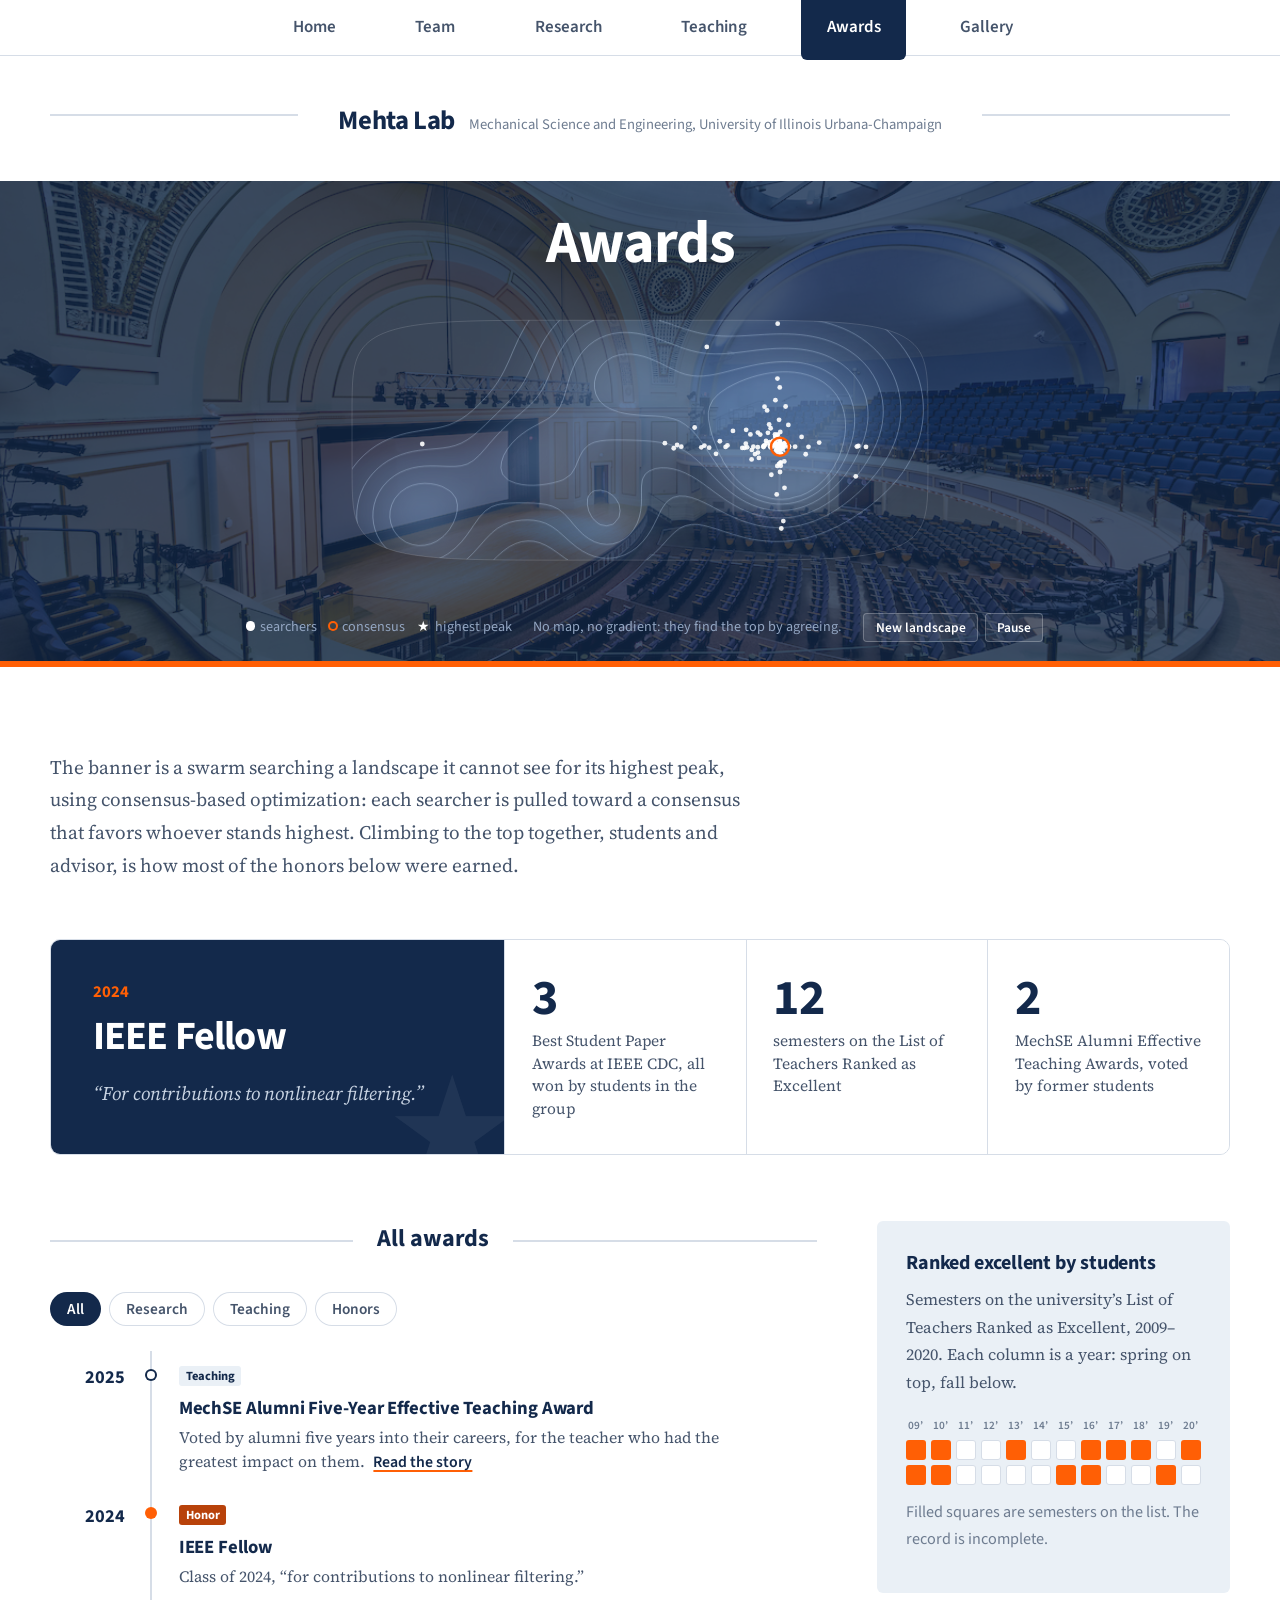
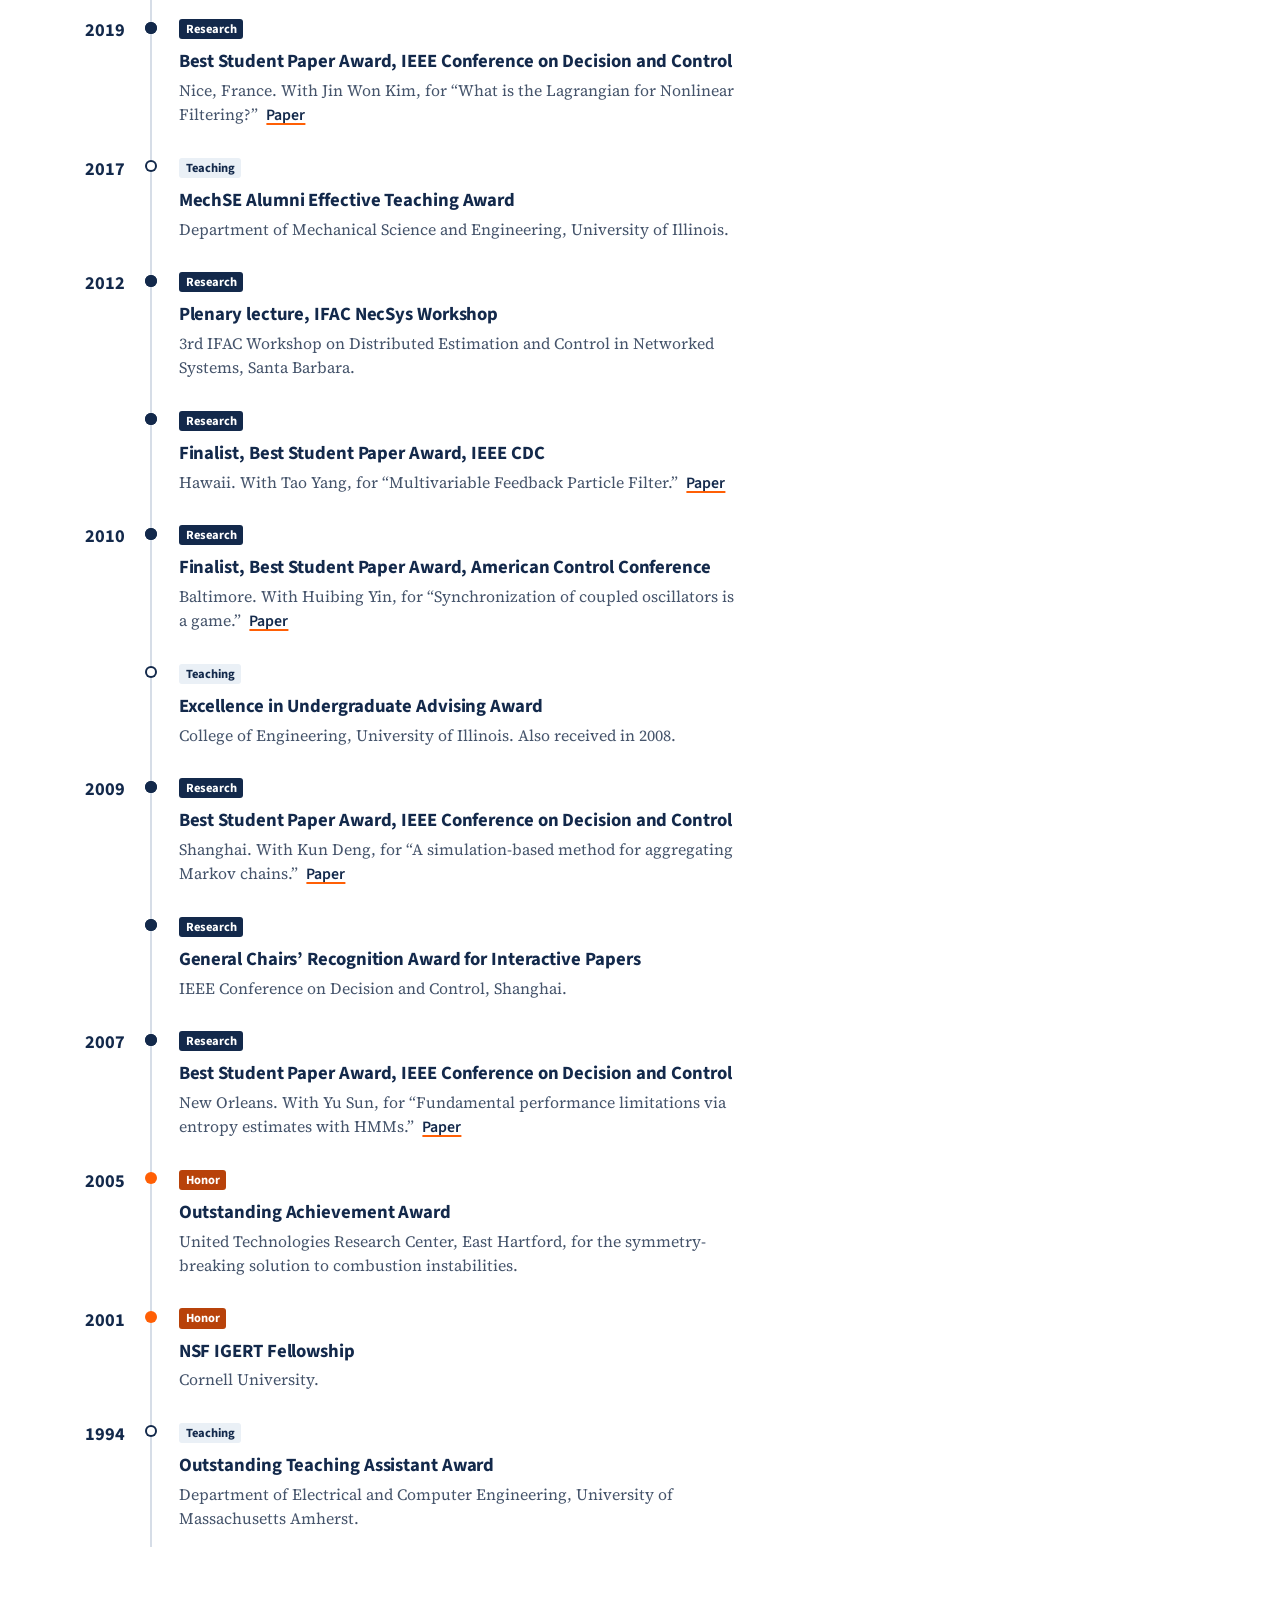
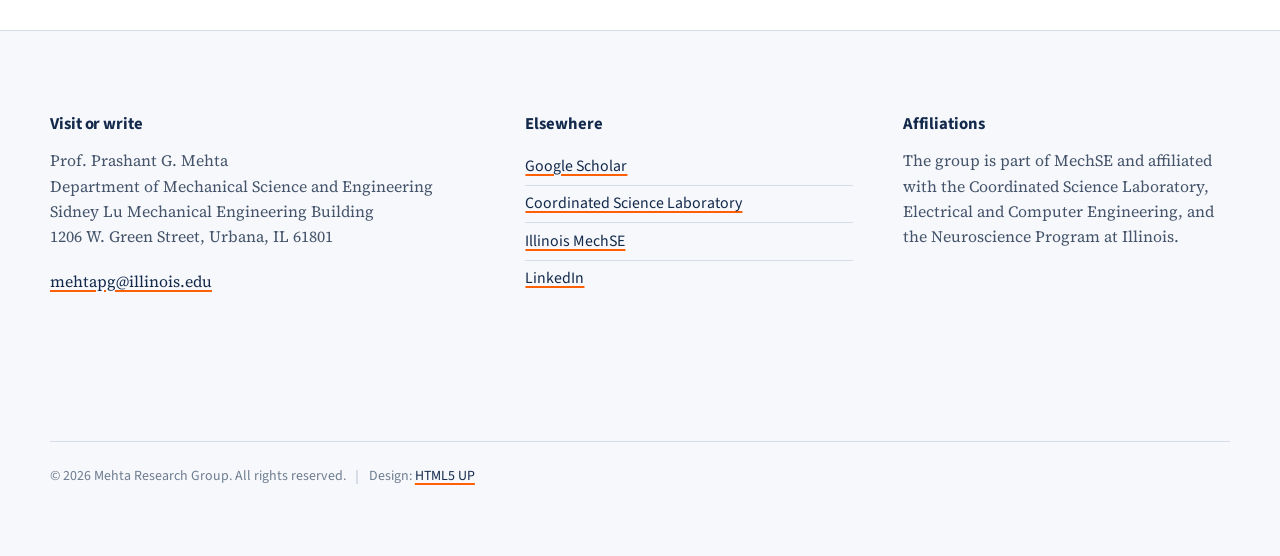
==== awards.html @ fbe7005c "First version of the MEHTA Lab website" ====
<!DOCTYPE HTML>
<!--
	Mehta Research Group, University of Illinois Urbana-Champaign
	Built on TXT by HTML5 UP (html5up.net | @ajlkn), CCA 3.0 license (html5up.net/license)
-->
<html lang="en">
	<head>
		<title>Awards | MEHTA Lab</title>
		<meta charset="utf-8" />
		<meta name="viewport" content="width=device-width, initial-scale=1" />
		<meta name="description" content="Awards and honors of Prof. Prashant G. Mehta and the Mehta Lab: IEEE Fellow, best paper awards and teaching awards." />
		<meta property="og:title" content="Awards | Mehta Lab" />
		<meta property="og:description" content="Awards and honors of Prof. Prashant G. Mehta and the Mehta Lab: IEEE Fellow, best paper awards and teaching awards." />
		<link rel="stylesheet" href="assets/css/main.css" />
		<link rel="stylesheet" href="assets/css/mehta.css" />
		<link rel="icon" href="images/favicon.svg" type="image/svg+xml" />
		<link rel="icon" href="images/favicon-32.png" type="image/png" sizes="32x32" />
		<link rel="apple-touch-icon" href="images/apple-touch-icon.png" />
	</head>
	<body class="no-sidebar awards is-preload">
		<div id="page-wrapper">

			<!-- Header -->
				<header id="header">
					<div class="logo container">
						<div>
							<h1><a href="index.html" id="logo">Mehta Lab</a></h1>
							<p>Mechanical Science and Engineering, University of Illinois Urbana-Champaign</p>
						</div>
					</div>
				</header>

			<!-- Nav (dropdowns are handled by jquery.dropotron; on phones main.js turns this into a slide-out panel) -->
				<nav id="nav">
					<ul>
					<li><a href="index.html">Home</a></li>
					<li><a href="team.html">Team</a></li>
					<li>
						<a href="research.html">Research</a>
						<ul>
							<li><a href="research.html#rl-hmm">Reinforcement Learning &amp; HMMs</a></li>
							<li><a href="research.html#filtering">Particle &amp; Nonlinear Filtering</a></li>
							<li><a href="research.html#kalman">Kalman Filtering &amp; Stochastic Control</a></li>
							<li><a href="research.html#soft-robotics">Past Projects</a></li>
						</ul>
					</li>
					<li>
						<a href="teaching.html">Teaching</a>
						<ul>
							<li><a href="teaching.html#me360">ME 360 Signal Processing</a></li>
							<li><a href="teaching.html#tam541">TAM 541 Mathematical Methods I</a></li>
							<li><a href="teaching.html#tam542">TAM 542 Mathematical Methods II</a></li>
							<li><a href="teaching.html#ece515">ECE 515 Control System Theory &amp; Design</a></li>
							<li><a href="teaching.html#ece528">ECE 528 Analysis of Nonlinear Systems</a></li>
						</ul>
					</li>
					<li class="current"><a href="awards.html">Awards</a></li>
					<li><a href="gallery.html">Gallery</a></li>
					</ul>
				</nav>

			<!-- Hero: a particle swarm searching for the highest peak (assets/js/peak-hero.js) -->
				<section id="banner" class="fpf-hero is-short is-awards" style="background-image: url('images/Awards_Banner.jpg');">
					<canvas id="peak-canvas" aria-label="Animation: a swarm of dots searches a hilly landscape and gathers on its highest peak, marked with a star. Click to scatter the swarm." role="img"></canvas>
					<h2 class="hero-phrase">Awards</h2>
					<div class="hero-caption">
						<p><span class="key particle" style="background:#fff"></span>searchers <span class="key truth"></span>consensus <span class="key-star" aria-hidden="true">&#9733;</span> highest peak</p>
						<p>No map, no gradient: they find the top by agreeing.</p>
						<div class="hero-controls">
							<button type="button" id="peak-new">New landscape</button>
							<button type="button" id="peak-pause" aria-pressed="false">Pause</button>
						</div>
					</div>
				</section>

			<!-- Main -->
				<section id="main">
					<div class="container">

						<header class="page-intro">
							<p>
								The banner is a swarm searching a landscape it cannot see for its highest peak, using consensus-based optimization:
								each searcher is pulled toward a consensus that favors whoever stands highest. Climbing to the top together,
								students and advisor, is how most of the honors below were earned.
							</p>
						</header>

						<!-- Highlights -->
						<section class="award-hero">
							<div class="fellow">
								<p class="fellow-kicker">2024</p>
								<h3>IEEE Fellow</h3>
								<p class="fellow-cite">&ldquo;For contributions to nonlinear filtering.&rdquo;</p>
							</div>
							<ul class="award-stats">
								<li><strong>3</strong><span>Best Student Paper Awards at IEEE CDC, all won by students in the group</span></li>
								<li><strong>12</strong><span>semesters on the List of Teachers Ranked as Excellent</span></li>
								<li><strong>2</strong><span>MechSE Alumni Effective Teaching Awards, voted by former students</span></li>
							</ul>
						</section>

						<div class="row gtr-150">

							<!-- Full list, filterable -->
							<div class="col-8 col-12-medium">
								<h2 class="major"><span>All awards</span></h2>
								<div class="award-filters" role="group" aria-label="Filter awards">
									<button type="button" data-filter="all" aria-pressed="true">All</button>
									<button type="button" data-filter="research" aria-pressed="false">Research</button>
									<button type="button" data-filter="teaching" aria-pressed="false">Teaching</button>
									<button type="button" data-filter="honors" aria-pressed="false">Honors</button>
								</div>
								<!-- Awards, newest first. Copy an <li class="award"> to add one; data-cat is research, teaching or honors. -->
								<ol class="award-list">
								<li class="award" data-cat="teaching">
									<span class="award-year">2025</span>
									<div class="award-body">
										<span class="award-tag tag-teaching">Teaching</span>
										<h4>MechSE Alumni Five-Year Effective Teaching Award</h4>
										<p>Voted by alumni five years into their careers, for the teacher who had the greatest impact on them. <a href="https://mechse.illinois.edu/news/74770">Read the story</a></p>
									</div>
								</li>
								<li class="award" data-cat="honors">
									<span class="award-year">2024</span>
									<div class="award-body">
										<span class="award-tag tag-honors">Honor</span>
										<h4>IEEE Fellow</h4>
										<p>Class of 2024, &ldquo;for contributions to nonlinear filtering.&rdquo;</p>
									</div>
								</li>
								<li class="award" data-cat="research">
									<span class="award-year">2019</span>
									<div class="award-body">
										<span class="award-tag tag-research">Research</span>
										<h4>Best Student Paper Award, IEEE Conference on Decision and Control</h4>
										<p>Nice, France. With Jin Won Kim, for &ldquo;What is the Lagrangian for Nonlinear Filtering?&rdquo; <a href="https://ieeexplore.ieee.org/document/9030206">Paper</a></p>
									</div>
								</li>
								<li class="award" data-cat="teaching">
									<span class="award-year">2017</span>
									<div class="award-body">
										<span class="award-tag tag-teaching">Teaching</span>
										<h4>MechSE Alumni Effective Teaching Award</h4>
										<p>Department of Mechanical Science and Engineering, University of Illinois.</p>
									</div>
								</li>
								<li class="award" data-cat="research">
									<span class="award-year">2012</span>
									<div class="award-body">
										<span class="award-tag tag-research">Research</span>
										<h4>Plenary lecture, IFAC NecSys Workshop</h4>
										<p>3rd IFAC Workshop on Distributed Estimation and Control in Networked Systems, Santa Barbara.</p>
									</div>
								</li>
								<li class="award" data-cat="research">
									<span class="award-year is-repeat" aria-hidden="true">2012</span>
									<div class="award-body">
										<span class="award-tag tag-research">Research</span>
										<h4>Finalist, Best Student Paper Award, IEEE CDC</h4>
										<p>Hawaii. With Tao Yang, for &ldquo;Multivariable Feedback Particle Filter.&rdquo; <a href="https://ieeexplore.ieee.org/document/6425937/">Paper</a></p>
									</div>
								</li>
								<li class="award" data-cat="research">
									<span class="award-year">2010</span>
									<div class="award-body">
										<span class="award-tag tag-research">Research</span>
										<h4>Finalist, Best Student Paper Award, American Control Conference</h4>
										<p>Baltimore. With Huibing Yin, for &ldquo;Synchronization of coupled oscillators is a game.&rdquo; <a href="https://ieeexplore.ieee.org/document/5531465/">Paper</a></p>
									</div>
								</li>
								<li class="award" data-cat="teaching">
									<span class="award-year is-repeat" aria-hidden="true">2010</span>
									<div class="award-body">
										<span class="award-tag tag-teaching">Teaching</span>
										<h4>Excellence in Undergraduate Advising Award</h4>
										<p>College of Engineering, University of Illinois. Also received in 2008.</p>
									</div>
								</li>
								<li class="award" data-cat="research">
									<span class="award-year">2009</span>
									<div class="award-body">
										<span class="award-tag tag-research">Research</span>
										<h4>Best Student Paper Award, IEEE Conference on Decision and Control</h4>
										<p>Shanghai. With Kun Deng, for &ldquo;A simulation-based method for aggregating Markov chains.&rdquo; <a href="https://ieeexplore.ieee.org/document/5400533/">Paper</a></p>
									</div>
								</li>
								<li class="award" data-cat="research">
									<span class="award-year is-repeat" aria-hidden="true">2009</span>
									<div class="award-body">
										<span class="award-tag tag-research">Research</span>
										<h4>General Chairs&rsquo; Recognition Award for Interactive Papers</h4>
										<p>IEEE Conference on Decision and Control, Shanghai.</p>
									</div>
								</li>
								<li class="award" data-cat="research">
									<span class="award-year">2007</span>
									<div class="award-body">
										<span class="award-tag tag-research">Research</span>
										<h4>Best Student Paper Award, IEEE Conference on Decision and Control</h4>
										<p>New Orleans. With Yu Sun, for &ldquo;Fundamental performance limitations via entropy estimates with HMMs.&rdquo; <a href="https://ieeexplore.ieee.org/document/4434936/">Paper</a></p>
									</div>
								</li>
								<li class="award" data-cat="honors">
									<span class="award-year">2005</span>
									<div class="award-body">
										<span class="award-tag tag-honors">Honor</span>
										<h4>Outstanding Achievement Award</h4>
										<p>United Technologies Research Center, East Hartford, for the symmetry-breaking solution to combustion instabilities.</p>
									</div>
								</li>
								<li class="award" data-cat="honors">
									<span class="award-year">2001</span>
									<div class="award-body">
										<span class="award-tag tag-honors">Honor</span>
										<h4>NSF IGERT Fellowship</h4>
										<p>Cornell University.</p>
									</div>
								</li>
								<li class="award" data-cat="teaching">
									<span class="award-year">1994</span>
									<div class="award-body">
										<span class="award-tag tag-teaching">Teaching</span>
										<h4>Outstanding Teaching Assistant Award</h4>
										<p>Department of Electrical and Computer Engineering, University of Massachusetts Amherst.</p>
									</div>
								</li>
								</ol>
							</div>

							<!-- Teaching excellence grid -->
							<div class="col-4 col-12-medium">
								<aside class="panel sem-panel">
									<h3>Ranked excellent by students</h3>
									<p>Semesters on the university&rsquo;s List of Teachers Ranked as Excellent, 2009&ndash;2020. Each column is a year: spring on top, fall below.</p>
									<div class="sem-grid" role="img" aria-label="12 semesters ranked excellent between 2009 and 2020">
										<div class="sem-year"><span class="sem-label">09&rsquo;</span><span class="sem on" title="Spring 2009: ranked excellent"></span><span class="sem on" title="Fall 2009: ranked excellent"></span></div><div class="sem-year"><span class="sem-label">10&rsquo;</span><span class="sem on" title="Spring 2010: ranked excellent"></span><span class="sem on" title="Fall 2010: ranked excellent"></span></div><div class="sem-year"><span class="sem-label">11&rsquo;</span><span class="sem" title="Spring 2011"></span><span class="sem" title="Fall 2011"></span></div><div class="sem-year"><span class="sem-label">12&rsquo;</span><span class="sem" title="Spring 2012"></span><span class="sem" title="Fall 2012"></span></div><div class="sem-year"><span class="sem-label">13&rsquo;</span><span class="sem on" title="Spring 2013: ranked excellent"></span><span class="sem" title="Fall 2013"></span></div><div class="sem-year"><span class="sem-label">14&rsquo;</span><span class="sem" title="Spring 2014"></span><span class="sem" title="Fall 2014"></span></div><div class="sem-year"><span class="sem-label">15&rsquo;</span><span class="sem" title="Spring 2015"></span><span class="sem on" title="Fall 2015: ranked excellent"></span></div><div class="sem-year"><span class="sem-label">16&rsquo;</span><span class="sem on" title="Spring 2016: ranked excellent"></span><span class="sem on" title="Fall 2016: ranked excellent"></span></div><div class="sem-year"><span class="sem-label">17&rsquo;</span><span class="sem on" title="Spring 2017: ranked excellent"></span><span class="sem" title="Fall 2017"></span></div><div class="sem-year"><span class="sem-label">18&rsquo;</span><span class="sem on" title="Spring 2018: ranked excellent"></span><span class="sem" title="Fall 2018"></span></div><div class="sem-year"><span class="sem-label">19&rsquo;</span><span class="sem" title="Spring 2019"></span><span class="sem on" title="Fall 2019: ranked excellent"></span></div><div class="sem-year"><span class="sem-label">20&rsquo;</span><span class="sem on" title="Spring 2020: ranked excellent"></span><span class="sem" title="Fall 2020"></span></div>
									</div>
									<p class="legend-note">Filled squares are semesters on the list. The record is incomplete.</p>
								</aside>
							</div>

						</div>
					</div>
				</section>

			<!-- Footer -->
				<footer id="footer">
					<div class="container">
						<div class="footer-grid">
							<section>
								<h3>Visit or write</h3>
								<p>
									Prof. Prashant G. Mehta<br />
									Department of Mechanical Science and Engineering<br />
									Sidney Lu Mechanical Engineering Building<br />
									1206 W. Green Street, Urbana, IL 61801
								</p>
								<p><a href="mailto:mehtapg@illinois.edu">mehtapg@illinois.edu</a></p>
							</section>
							<section>
								<h3>Elsewhere</h3>
								<ul class="plain-links">
									<li><a href="https://scholar.google.com/citations?user=wv9XU7gAAAAJ&amp;hl=en">Google Scholar</a></li>
									<li><a href="https://csl.illinois.edu/">Coordinated Science Laboratory</a></li>
									<li><a href="https://mechse.illinois.edu/">Illinois MechSE</a></li>
									<li><a href="https://www.linkedin.com/in/mehtapg/">LinkedIn</a></li>
								</ul>
							</section>
							<section>
								<h3>Affiliations</h3>
								<p>
									The group is part of MechSE and affiliated with the Coordinated Science Laboratory,
									Electrical and Computer Engineering, and the Neuroscience Program at Illinois.
								</p>
							</section>
						</div>

						<div id="copyright">
							<ul class="menu">
								<li>&copy; <span class="js-year">2026</span> Mehta Research Group. All rights reserved.</li><li>Design: <a href="http://html5up.net">HTML5 UP</a></li>
							</ul>
						</div>
					</div>
				</footer>

		</div>

		<!-- Scripts -->
			<script src="assets/js/jquery.min.js"></script>
			<script src="assets/js/jquery.dropotron.min.js"></script>
			<script src="assets/js/jquery.scrolly.min.js"></script>
			<script src="assets/js/browser.min.js"></script>
			<script src="assets/js/breakpoints.min.js"></script>
			<script src="assets/js/util.js"></script>
			<script src="assets/js/main.js"></script>
			<script src="assets/js/mehta.js"></script>
			<script src="assets/js/peak-hero.js"></script>
			<script>document.querySelectorAll('.js-year').forEach(function (e) { e.textContent = new Date().getFullYear(); });</script>

	</body>
</html>
---- assets/css/main.css ----
@import url("fontawesome-all.min.css");
@import url("https://fonts.googleapis.com/css?family=Open+Sans:400,400italic,700,700italic|Open+Sans+Condensed:700");

/*
	TXT by HTML5 UP
	html5up.net | @ajlkn
	Free for personal and commercial use under the CCA 3.0 license (html5up.net/license)
*/

html, body, div, span, applet, object,
iframe, h1, h2, h3, h4, h5, h6, p, blockquote,
pre, a, abbr, acronym, address, big, cite,
code, del, dfn, em, img, ins, kbd, q, s, samp,
small, strike, strong, sub, sup, tt, var, b,
u, i, center, dl, dt, dd, ol, ul, li, fieldset,
form, label, legend, table, caption, tbody,
tfoot, thead, tr, th, td, article, aside,
canvas, details, embed, figure, figcaption,
footer, header, hgroup, menu, nav, output, ruby,
section, summary, time, mark, audio, video {
	margin: 0;
	padding: 0;
	border: 0;
	font-size: 100%;
	font: inherit;
	vertical-align: baseline;}

article, aside, details, figcaption, figure,
footer, header, hgroup, menu, nav, section {
	display: block;}

body {
	line-height: 1;
}

ol, ul {
	list-style: none;
}

blockquote, q {
	quotes: none;
}

	blockquote:before, blockquote:after, q:before, q:after {
		content: '';
		content: none;
	}

table {
	border-collapse: collapse;
	border-spacing: 0;
}

body {
	-webkit-text-size-adjust: none;
}

mark {
	background-color: transparent;
	color: inherit;
}

input::-moz-focus-inner {
	border: 0;
	padding: 0;
}

input, select, textarea {
	-moz-appearance: none;
	-webkit-appearance: none;
	-ms-appearance: none;
	appearance: none;
}

/* Basic */

	html {
		box-sizing: border-box;
	}

	*, *:before, *:after {
		box-sizing: inherit;
	}

	body {
		background: #f2f5f3;
	}

		body.is-preload *, body.is-preload *:before, body.is-preload *:after {
			-moz-animation: none !important;
			-webkit-animation: none !important;
			-ms-animation: none !important;
			animation: none !important;
			-moz-transition: none !important;
			-webkit-transition: none !important;
			-ms-transition: none !important;
			transition: none !important;
		}

	body, input, textarea, select {
		font-family: 'Open Sans', sans-serif;
		font-weight: 400;
		color: #6b7770;
		font-size: 13pt;
		line-height: 2em;
	}

	h1, h2, h3, h4, h5, h6 {
		font-family: 'Open Sans Condensed', sans-serif;
		font-weight: 700;
		text-transform: uppercase;
		color: #6b7770;
		margin: 0 0 0.5em 0;
		line-height: 1.3;
	}

	h1 a, h2 a, h3 a, h4 a, h5 a, h6 a {
		text-decoration: none;
		color: inherit;
	}

	h2 {
		font-size: 1.65em;
	}

		h2.major {
			position: relative;
			border-top: solid 5px #e7eae8;
			font-size: 1.65em;
			text-align: center;
			margin: 0 0 3em 0;
			top: 0.775em;
		}

			h2.major span {
				background: #fff;
				position: relative;
				display: inline-block;
				top: -0.775em;
				padding: 0 1.25em 0 1.25em;
			}

	h3, h4 {
		font-size: 1.25em;
	}

	a {
		color: #006376;
		text-decoration: underline;
	}

		a:hover {
			text-decoration: none;
		}

	b, strong {
		font-weight: 700;
		color: #6b7770;
	}

	i, em {
		font-style: italic;
	}

	br.clear {
		clear: both;
	}

	sub {
		position: relative;
		top: 0.5em;
		font-size: 0.8em;
	}

	sup {
		position: relative;
		top: -0.5em;
		font-size: 0.8em;
	}

	hr {
		border: 0;
		border-top: solid 2px #E7EAE8;
		margin: 0 0 3em 0;
	}

	blockquote {
		border-left: solid 5px #E7EAE8;
		padding: 1em 0 1em 1.5em;
		font-style: italic;
	}

	p, ul, ol, dl, table {
		margin-bottom: 3em;
	}

/* Section/Article */

	section, article {
		margin-bottom: 6em;
	}

		section > :last-child, section:last-child, article > :last-child, article:last-child {
			margin-bottom: 0;
		}

	header > p {
		display: block;
		font-family: 'Open Sans Condensed', sans-serif;
		font-weight: 700;
		text-transform: uppercase;
		color: #c1cac5;
	}

/* Container */

	.container {
		margin: 0 auto;
		max-width: 100%;
		width: 64em;
	}

		@media screen and (max-width: 1680px) {

			.container {
				width: 75em;
			}

		}

		@media screen and (max-width: 1280px) {

			.container {
				width: calc(100% - 100px);
			}

		}

		@media screen and (max-width: 980px) {

			.container {
				width: calc(100% - 100px);
			}

		}

		@media screen and (max-width: 736px) {

			.container {
				width: calc(100% - 40px);
			}

		}

		@media screen and (max-width: 360px) {

			.container {
				width: calc(100% - 30px);
			}

		}

/* Row */

	.row {
		display: flex;
		flex-wrap: wrap;
		box-sizing: border-box;
		align-items: stretch;
	}

		.row > * {
			box-sizing: border-box;
		}

		.row.gtr-uniform > * > :last-child {
			margin-bottom: 0;
		}

		.row.aln-left {
			justify-content: flex-start;
		}

		.row.aln-center {
			justify-content: center;
		}

		.row.aln-right {
			justify-content: flex-end;
		}

		.row.aln-top {
			align-items: flex-start;
		}

		.row.aln-middle {
			align-items: center;
		}

		.row.aln-bottom {
			align-items: flex-end;
		}

		.row > .imp {
			order: -1;
		}

		.row > .col-1 {
			width: 8.33333%;
		}

		.row > .off-1 {
			margin-left: 8.33333%;
		}

		.row > .col-2 {
			width: 16.66667%;
		}

		.row > .off-2 {
			margin-left: 16.66667%;
		}

		.row > .col-3 {
			width: 25%;
		}

		.row > .off-3 {
			margin-left: 25%;
		}

		.row > .col-4 {
			width: 33.33333%;
		}

		.row > .off-4 {
			margin-left: 33.33333%;
		}

		.row > .col-5 {
			width: 41.66667%;
		}

		.row > .off-5 {
			margin-left: 41.66667%;
		}

		.row > .col-6 {
			width: 50%;
		}

		.row > .off-6 {
			margin-left: 50%;
		}

		.row > .col-7 {
			width: 58.33333%;
		}

		.row > .off-7 {
			margin-left: 58.33333%;
		}

		.row > .col-8 {
			width: 66.66667%;
		}

		.row > .off-8 {
			margin-left: 66.66667%;
		}

		.row > .col-9 {
			width: 75%;
		}

		.row > .off-9 {
			margin-left: 75%;
		}

		.row > .col-10 {
			width: 83.33333%;
		}

		.row > .off-10 {
			margin-left: 83.33333%;
		}

		.row > .col-11 {
			width: 91.66667%;
		}

		.row > .off-11 {
			margin-left: 91.66667%;
		}

		.row > .col-12 {
			width: 100%;
		}

		.row > .off-12 {
			margin-left: 100%;
		}

		.row.gtr-0 {
			margin-top: 0px;
			margin-left: 0px;
		}

			.row.gtr-0 > * {
				padding: 0px 0 0 0px;
			}

			.row.gtr-0.gtr-uniform {
				margin-top: 0px;
			}

				.row.gtr-0.gtr-uniform > * {
					padding-top: 0px;
				}

		.row.gtr-25 {
			margin-top: -12.5px;
			margin-left: -12.5px;
		}

			.row.gtr-25 > * {
				padding: 12.5px 0 0 12.5px;
			}

			.row.gtr-25.gtr-uniform {
				margin-top: -12.5px;
			}

				.row.gtr-25.gtr-uniform > * {
					padding-top: 12.5px;
				}

		.row.gtr-50 {
			margin-top: -25px;
			margin-left: -25px;
		}

			.row.gtr-50 > * {
				padding: 25px 0 0 25px;
			}

			.row.gtr-50.gtr-uniform {
				margin-top: -25px;
			}

				.row.gtr-50.gtr-uniform > * {
					padding-top: 25px;
				}

		.row {
			margin-top: -50px;
			margin-left: -50px;
		}

			.row > * {
				padding: 50px 0 0 50px;
			}

			.row.gtr-uniform {
				margin-top: -50px;
			}

				.row.gtr-uniform > * {
					padding-top: 50px;
				}

		.row.gtr-150 {
			margin-top: -75px;
			margin-left: -75px;
		}

			.row.gtr-150 > * {
				padding: 75px 0 0 75px;
			}

			.row.gtr-150.gtr-uniform {
				margin-top: -75px;
			}

				.row.gtr-150.gtr-uniform > * {
					padding-top: 75px;
				}

		.row.gtr-200 {
			margin-top: -100px;
			margin-left: -100px;
		}

			.row.gtr-200 > * {
				padding: 100px 0 0 100px;
			}

			.row.gtr-200.gtr-uniform {
				margin-top: -100px;
			}

				.row.gtr-200.gtr-uniform > * {
					padding-top: 100px;
				}

		@media screen and (max-width: 1680px) {

			.row {
				display: flex;
				flex-wrap: wrap;
				box-sizing: border-box;
				align-items: stretch;
			}

				.row > * {
					box-sizing: border-box;
				}

				.row.gtr-uniform > * > :last-child {
					margin-bottom: 0;
				}

				.row.aln-left {
					justify-content: flex-start;
				}

				.row.aln-center {
					justify-content: center;
				}

				.row.aln-right {
					justify-content: flex-end;
				}

				.row.aln-top {
					align-items: flex-start;
				}

				.row.aln-middle {
					align-items: center;
				}

				.row.aln-bottom {
					align-items: flex-end;
				}

				.row > .imp-xlarge {
					order: -1;
				}

				.row > .col-1-xlarge {
					width: 8.33333%;
				}

				.row > .off-1-xlarge {
					margin-left: 8.33333%;
				}

				.row > .col-2-xlarge {
					width: 16.66667%;
				}

				.row > .off-2-xlarge {
					margin-left: 16.66667%;
				}

				.row > .col-3-xlarge {
					width: 25%;
				}

				.row > .off-3-xlarge {
					margin-left: 25%;
				}

				.row > .col-4-xlarge {
					width: 33.33333%;
				}

				.row > .off-4-xlarge {
					margin-left: 33.33333%;
				}

				.row > .col-5-xlarge {
					width: 41.66667%;
				}

				.row > .off-5-xlarge {
					margin-left: 41.66667%;
				}

				.row > .col-6-xlarge {
					width: 50%;
				}

				.row > .off-6-xlarge {
					margin-left: 50%;
				}

				.row > .col-7-xlarge {
					width: 58.33333%;
				}

				.row > .off-7-xlarge {
					margin-left: 58.33333%;
				}

				.row > .col-8-xlarge {
					width: 66.66667%;
				}

				.row > .off-8-xlarge {
					margin-left: 66.66667%;
				}

				.row > .col-9-xlarge {
					width: 75%;
				}

				.row > .off-9-xlarge {
					margin-left: 75%;
				}

				.row > .col-10-xlarge {
					width: 83.33333%;
				}

				.row > .off-10-xlarge {
					margin-left: 83.33333%;
				}

				.row > .col-11-xlarge {
					width: 91.66667%;
				}

				.row > .off-11-xlarge {
					margin-left: 91.66667%;
				}

				.row > .col-12-xlarge {
					width: 100%;
				}

				.row > .off-12-xlarge {
					margin-left: 100%;
				}

				.row.gtr-0 {
					margin-top: 0px;
					margin-left: 0px;
				}

					.row.gtr-0 > * {
						padding: 0px 0 0 0px;
					}

					.row.gtr-0.gtr-uniform {
						margin-top: 0px;
					}

						.row.gtr-0.gtr-uniform > * {
							padding-top: 0px;
						}

				.row.gtr-25 {
					margin-top: -12.5px;
					margin-left: -12.5px;
				}

					.row.gtr-25 > * {
						padding: 12.5px 0 0 12.5px;
					}

					.row.gtr-25.gtr-uniform {
						margin-top: -12.5px;
					}

						.row.gtr-25.gtr-uniform > * {
							padding-top: 12.5px;
						}

				.row.gtr-50 {
					margin-top: -25px;
					margin-left: -25px;
				}

					.row.gtr-50 > * {
						padding: 25px 0 0 25px;
					}

					.row.gtr-50.gtr-uniform {
						margin-top: -25px;
					}

						.row.gtr-50.gtr-uniform > * {
							padding-top: 25px;
						}

				.row {
					margin-top: -50px;
					margin-left: -50px;
				}

					.row > * {
						padding: 50px 0 0 50px;
					}

					.row.gtr-uniform {
						margin-top: -50px;
					}

						.row.gtr-uniform > * {
							padding-top: 50px;
						}

				.row.gtr-150 {
					margin-top: -75px;
					margin-left: -75px;
				}

					.row.gtr-150 > * {
						padding: 75px 0 0 75px;
					}

					.row.gtr-150.gtr-uniform {
						margin-top: -75px;
					}

						.row.gtr-150.gtr-uniform > * {
							padding-top: 75px;
						}

				.row.gtr-200 {
					margin-top: -100px;
					margin-left: -100px;
				}

					.row.gtr-200 > * {
						padding: 100px 0 0 100px;
					}

					.row.gtr-200.gtr-uniform {
						margin-top: -100px;
					}

						.row.gtr-200.gtr-uniform > * {
							padding-top: 100px;
						}

		}

		@media screen and (max-width: 1280px) {

			.row {
				display: flex;
				flex-wrap: wrap;
				box-sizing: border-box;
				align-items: stretch;
			}

				.row > * {
					box-sizing: border-box;
				}

				.row.gtr-uniform > * > :last-child {
					margin-bottom: 0;
				}

				.row.aln-left {
					justify-content: flex-start;
				}

				.row.aln-center {
					justify-content: center;
				}

				.row.aln-right {
					justify-content: flex-end;
				}

				.row.aln-top {
					align-items: flex-start;
				}

				.row.aln-middle {
					align-items: center;
				}

				.row.aln-bottom {
					align-items: flex-end;
				}

				.row > .imp-large {
					order: -1;
				}

				.row > .col-1-large {
					width: 8.33333%;
				}

				.row > .off-1-large {
					margin-left: 8.33333%;
				}

				.row > .col-2-large {
					width: 16.66667%;
				}

				.row > .off-2-large {
					margin-left: 16.66667%;
				}

				.row > .col-3-large {
					width: 25%;
				}

				.row > .off-3-large {
					margin-left: 25%;
				}

				.row > .col-4-large {
					width: 33.33333%;
				}

				.row > .off-4-large {
					margin-left: 33.33333%;
				}

				.row > .col-5-large {
					width: 41.66667%;
				}

				.row > .off-5-large {
					margin-left: 41.66667%;
				}

				.row > .col-6-large {
					width: 50%;
				}

				.row > .off-6-large {
					margin-left: 50%;
				}

				.row > .col-7-large {
					width: 58.33333%;
				}

				.row > .off-7-large {
					margin-left: 58.33333%;
				}

				.row > .col-8-large {
					width: 66.66667%;
				}

				.row > .off-8-large {
					margin-left: 66.66667%;
				}

				.row > .col-9-large {
					width: 75%;
				}

				.row > .off-9-large {
					margin-left: 75%;
				}

				.row > .col-10-large {
					width: 83.33333%;
				}

				.row > .off-10-large {
					margin-left: 83.33333%;
				}

				.row > .col-11-large {
					width: 91.66667%;
				}

				.row > .off-11-large {
					margin-left: 91.66667%;
				}

				.row > .col-12-large {
					width: 100%;
				}

				.row > .off-12-large {
					margin-left: 100%;
				}

				.row.gtr-0 {
					margin-top: 0px;
					margin-left: 0px;
				}

					.row.gtr-0 > * {
						padding: 0px 0 0 0px;
					}

					.row.gtr-0.gtr-uniform {
						margin-top: 0px;
					}

						.row.gtr-0.gtr-uniform > * {
							padding-top: 0px;
						}

				.row.gtr-25 {
					margin-top: -10px;
					margin-left: -10px;
				}

					.row.gtr-25 > * {
						padding: 10px 0 0 10px;
					}

					.row.gtr-25.gtr-uniform {
						margin-top: -10px;
					}

						.row.gtr-25.gtr-uniform > * {
							padding-top: 10px;
						}

				.row.gtr-50 {
					margin-top: -20px;
					margin-left: -20px;
				}

					.row.gtr-50 > * {
						padding: 20px 0 0 20px;
					}

					.row.gtr-50.gtr-uniform {
						margin-top: -20px;
					}

						.row.gtr-50.gtr-uniform > * {
							padding-top: 20px;
						}

				.row {
					margin-top: -40px;
					margin-left: -40px;
				}

					.row > * {
						padding: 40px 0 0 40px;
					}

					.row.gtr-uniform {
						margin-top: -40px;
					}

						.row.gtr-uniform > * {
							padding-top: 40px;
						}

				.row.gtr-150 {
					margin-top: -60px;
					margin-left: -60px;
				}

					.row.gtr-150 > * {
						padding: 60px 0 0 60px;
					}

					.row.gtr-150.gtr-uniform {
						margin-top: -60px;
					}

						.row.gtr-150.gtr-uniform > * {
							padding-top: 60px;
						}

				.row.gtr-200 {
					margin-top: -80px;
					margin-left: -80px;
				}

					.row.gtr-200 > * {
						padding: 80px 0 0 80px;
					}

					.row.gtr-200.gtr-uniform {
						margin-top: -80px;
					}

						.row.gtr-200.gtr-uniform > * {
							padding-top: 80px;
						}

		}

		@media screen and (max-width: 980px) {

			.row {
				display: flex;
				flex-wrap: wrap;
				box-sizing: border-box;
				align-items: stretch;
			}

				.row > * {
					box-sizing: border-box;
				}

				.row.gtr-uniform > * > :last-child {
					margin-bottom: 0;
				}

				.row.aln-left {
					justify-content: flex-start;
				}

				.row.aln-center {
					justify-content: center;
				}

				.row.aln-right {
					justify-content: flex-end;
				}

				.row.aln-top {
					align-items: flex-start;
				}

				.row.aln-middle {
					align-items: center;
				}

				.row.aln-bottom {
					align-items: flex-end;
				}

				.row > .imp-medium {
					order: -1;
				}

				.row > .col-1-medium {
					width: 8.33333%;
				}

				.row > .off-1-medium {
					margin-left: 8.33333%;
				}

				.row > .col-2-medium {
					width: 16.66667%;
				}

				.row > .off-2-medium {
					margin-left: 16.66667%;
				}

				.row > .col-3-medium {
					width: 25%;
				}

				.row > .off-3-medium {
					margin-left: 25%;
				}

				.row > .col-4-medium {
					width: 33.33333%;
				}

				.row > .off-4-medium {
					margin-left: 33.33333%;
				}

				.row > .col-5-medium {
					width: 41.66667%;
				}

				.row > .off-5-medium {
					margin-left: 41.66667%;
				}

				.row > .col-6-medium {
					width: 50%;
				}

				.row > .off-6-medium {
					margin-left: 50%;
				}

				.row > .col-7-medium {
					width: 58.33333%;
				}

				.row > .off-7-medium {
					margin-left: 58.33333%;
				}

				.row > .col-8-medium {
					width: 66.66667%;
				}

				.row > .off-8-medium {
					margin-left: 66.66667%;
				}

				.row > .col-9-medium {
					width: 75%;
				}

				.row > .off-9-medium {
					margin-left: 75%;
				}

				.row > .col-10-medium {
					width: 83.33333%;
				}

				.row > .off-10-medium {
					margin-left: 83.33333%;
				}

				.row > .col-11-medium {
					width: 91.66667%;
				}

				.row > .off-11-medium {
					margin-left: 91.66667%;
				}

				.row > .col-12-medium {
					width: 100%;
				}

				.row > .off-12-medium {
					margin-left: 100%;
				}

				.row.gtr-0 {
					margin-top: 0px;
					margin-left: 0px;
				}

					.row.gtr-0 > * {
						padding: 0px 0 0 0px;
					}

					.row.gtr-0.gtr-uniform {
						margin-top: 0px;
					}

						.row.gtr-0.gtr-uniform > * {
							padding-top: 0px;
						}

				.row.gtr-25 {
					margin-top: -12.5px;
					margin-left: -12.5px;
				}

					.row.gtr-25 > * {
						padding: 12.5px 0 0 12.5px;
					}

					.row.gtr-25.gtr-uniform {
						margin-top: -12.5px;
					}

						.row.gtr-25.gtr-uniform > * {
							padding-top: 12.5px;
						}

				.row.gtr-50 {
					margin-top: -25px;
					margin-left: -25px;
				}

					.row.gtr-50 > * {
						padding: 25px 0 0 25px;
					}

					.row.gtr-50.gtr-uniform {
						margin-top: -25px;
					}

						.row.gtr-50.gtr-uniform > * {
							padding-top: 25px;
						}

				.row {
					margin-top: -50px;
					margin-left: -50px;
				}

					.row > * {
						padding: 50px 0 0 50px;
					}

					.row.gtr-uniform {
						margin-top: -50px;
					}

						.row.gtr-uniform > * {
							padding-top: 50px;
						}

				.row.gtr-150 {
					margin-top: -75px;
					margin-left: -75px;
				}

					.row.gtr-150 > * {
						padding: 75px 0 0 75px;
					}

					.row.gtr-150.gtr-uniform {
						margin-top: -75px;
					}

						.row.gtr-150.gtr-uniform > * {
							padding-top: 75px;
						}

				.row.gtr-200 {
					margin-top: -100px;
					margin-left: -100px;
				}

					.row.gtr-200 > * {
						padding: 100px 0 0 100px;
					}

					.row.gtr-200.gtr-uniform {
						margin-top: -100px;
					}

						.row.gtr-200.gtr-uniform > * {
							padding-top: 100px;
						}

		}

		@media screen and (max-width: 736px) {

			.row {
				display: flex;
				flex-wrap: wrap;
				box-sizing: border-box;
				align-items: stretch;
			}

				.row > * {
					box-sizing: border-box;
				}

				.row.gtr-uniform > * > :last-child {
					margin-bottom: 0;
				}

				.row.aln-left {
					justify-content: flex-start;
				}

				.row.aln-center {
					justify-content: center;
				}

				.row.aln-right {
					justify-content: flex-end;
				}

				.row.aln-top {
					align-items: flex-start;
				}

				.row.aln-middle {
					align-items: center;
				}

				.row.aln-bottom {
					align-items: flex-end;
				}

				.row > .imp-small {
					order: -1;
				}

				.row > .col-1-small {
					width: 8.33333%;
				}

				.row > .off-1-small {
					margin-left: 8.33333%;
				}

				.row > .col-2-small {
					width: 16.66667%;
				}

				.row > .off-2-small {
					margin-left: 16.66667%;
				}

				.row > .col-3-small {
					width: 25%;
				}

				.row > .off-3-small {
					margin-left: 25%;
				}

				.row > .col-4-small {
					width: 33.33333%;
				}

				.row > .off-4-small {
					margin-left: 33.33333%;
				}

				.row > .col-5-small {
					width: 41.66667%;
				}

				.row > .off-5-small {
					margin-left: 41.66667%;
				}

				.row > .col-6-small {
					width: 50%;
				}

				.row > .off-6-small {
					margin-left: 50%;
				}

				.row > .col-7-small {
					width: 58.33333%;
				}

				.row > .off-7-small {
					margin-left: 58.33333%;
				}

				.row > .col-8-small {
					width: 66.66667%;
				}

				.row > .off-8-small {
					margin-left: 66.66667%;
				}

				.row > .col-9-small {
					width: 75%;
				}

				.row > .off-9-small {
					margin-left: 75%;
				}

				.row > .col-10-small {
					width: 83.33333%;
				}

				.row > .off-10-small {
					margin-left: 83.33333%;
				}

				.row > .col-11-small {
					width: 91.66667%;
				}

				.row > .off-11-small {
					margin-left: 91.66667%;
				}

				.row > .col-12-small {
					width: 100%;
				}

				.row > .off-12-small {
					margin-left: 100%;
				}

				.row.gtr-0 {
					margin-top: 0px;
					margin-left: 0px;
				}

					.row.gtr-0 > * {
						padding: 0px 0 0 0px;
					}

					.row.gtr-0.gtr-uniform {
						margin-top: 0px;
					}

						.row.gtr-0.gtr-uniform > * {
							padding-top: 0px;
						}

				.row.gtr-25 {
					margin-top: -5px;
					margin-left: -5px;
				}

					.row.gtr-25 > * {
						padding: 5px 0 0 5px;
					}

					.row.gtr-25.gtr-uniform {
						margin-top: -5px;
					}

						.row.gtr-25.gtr-uniform > * {
							padding-top: 5px;
						}

				.row.gtr-50 {
					margin-top: -10px;
					margin-left: -10px;
				}

					.row.gtr-50 > * {
						padding: 10px 0 0 10px;
					}

					.row.gtr-50.gtr-uniform {
						margin-top: -10px;
					}

						.row.gtr-50.gtr-uniform > * {
							padding-top: 10px;
						}

				.row {
					margin-top: -20px;
					margin-left: -20px;
				}

					.row > * {
						padding: 20px 0 0 20px;
					}

					.row.gtr-uniform {
						margin-top: -20px;
					}

						.row.gtr-uniform > * {
							padding-top: 20px;
						}

				.row.gtr-150 {
					margin-top: -30px;
					margin-left: -30px;
				}

					.row.gtr-150 > * {
						padding: 30px 0 0 30px;
					}

					.row.gtr-150.gtr-uniform {
						margin-top: -30px;
					}

						.row.gtr-150.gtr-uniform > * {
							padding-top: 30px;
						}

				.row.gtr-200 {
					margin-top: -40px;
					margin-left: -40px;
				}

					.row.gtr-200 > * {
						padding: 40px 0 0 40px;
					}

					.row.gtr-200.gtr-uniform {
						margin-top: -40px;
					}

						.row.gtr-200.gtr-uniform > * {
							padding-top: 40px;
						}

		}

		@media screen and (max-width: 360px) {

			.row {
				display: flex;
				flex-wrap: wrap;
				box-sizing: border-box;
				align-items: stretch;
			}

				.row > * {
					box-sizing: border-box;
				}

				.row.gtr-uniform > * > :last-child {
					margin-bottom: 0;
				}

				.row.aln-left {
					justify-content: flex-start;
				}

				.row.aln-center {
					justify-content: center;
				}

				.row.aln-right {
					justify-content: flex-end;
				}

				.row.aln-top {
					align-items: flex-start;
				}

				.row.aln-middle {
					align-items: center;
				}

				.row.aln-bottom {
					align-items: flex-end;
				}

				.row > .imp-xsmall {
					order: -1;
				}

				.row > .col-1-xsmall {
					width: 8.33333%;
				}

				.row > .off-1-xsmall {
					margin-left: 8.33333%;
				}

				.row > .col-2-xsmall {
					width: 16.66667%;
				}

				.row > .off-2-xsmall {
					margin-left: 16.66667%;
				}

				.row > .col-3-xsmall {
					width: 25%;
				}

				.row > .off-3-xsmall {
					margin-left: 25%;
				}

				.row > .col-4-xsmall {
					width: 33.33333%;
				}

				.row > .off-4-xsmall {
					margin-left: 33.33333%;
				}

				.row > .col-5-xsmall {
					width: 41.66667%;
				}

				.row > .off-5-xsmall {
					margin-left: 41.66667%;
				}

				.row > .col-6-xsmall {
					width: 50%;
				}

				.row > .off-6-xsmall {
					margin-left: 50%;
				}

				.row > .col-7-xsmall {
					width: 58.33333%;
				}

				.row > .off-7-xsmall {
					margin-left: 58.33333%;
				}

				.row > .col-8-xsmall {
					width: 66.66667%;
				}

				.row > .off-8-xsmall {
					margin-left: 66.66667%;
				}

				.row > .col-9-xsmall {
					width: 75%;
				}

				.row > .off-9-xsmall {
					margin-left: 75%;
				}

				.row > .col-10-xsmall {
					width: 83.33333%;
				}

				.row > .off-10-xsmall {
					margin-left: 83.33333%;
				}

				.row > .col-11-xsmall {
					width: 91.66667%;
				}

				.row > .off-11-xsmall {
					margin-left: 91.66667%;
				}

				.row > .col-12-xsmall {
					width: 100%;
				}

				.row > .off-12-xsmall {
					margin-left: 100%;
				}

				.row.gtr-0 {
					margin-top: 0px;
					margin-left: 0px;
				}

					.row.gtr-0 > * {
						padding: 0px 0 0 0px;
					}

					.row.gtr-0.gtr-uniform {
						margin-top: 0px;
					}

						.row.gtr-0.gtr-uniform > * {
							padding-top: 0px;
						}

				.row.gtr-25 {
					margin-top: -3.75px;
					margin-left: -3.75px;
				}

					.row.gtr-25 > * {
						padding: 3.75px 0 0 3.75px;
					}

					.row.gtr-25.gtr-uniform {
						margin-top: -3.75px;
					}

						.row.gtr-25.gtr-uniform > * {
							padding-top: 3.75px;
						}

				.row.gtr-50 {
					margin-top: -7.5px;
					margin-left: -7.5px;
				}

					.row.gtr-50 > * {
						padding: 7.5px 0 0 7.5px;
					}

					.row.gtr-50.gtr-uniform {
						margin-top: -7.5px;
					}

						.row.gtr-50.gtr-uniform > * {
							padding-top: 7.5px;
						}

				.row {
					margin-top: -15px;
					margin-left: -15px;
				}

					.row > * {
						padding: 15px 0 0 15px;
					}

					.row.gtr-uniform {
						margin-top: -15px;
					}

						.row.gtr-uniform > * {
							padding-top: 15px;
						}

				.row.gtr-150 {
					margin-top: -22.5px;
					margin-left: -22.5px;
				}

					.row.gtr-150 > * {
						padding: 22.5px 0 0 22.5px;
					}

					.row.gtr-150.gtr-uniform {
						margin-top: -22.5px;
					}

						.row.gtr-150.gtr-uniform > * {
							padding-top: 22.5px;
						}

				.row.gtr-200 {
					margin-top: -30px;
					margin-left: -30px;
				}

					.row.gtr-200 > * {
						padding: 30px 0 0 30px;
					}

					.row.gtr-200.gtr-uniform {
						margin-top: -30px;
					}

						.row.gtr-200.gtr-uniform > * {
							padding-top: 30px;
						}

		}

/* Image */

	.image {
		position: relative;
		display: inline-block;
		border-radius: 8px;
	}

		.image img {
			display: block;
			width: 100%;
			border-radius: 8px;
		}

		.image:before {
			content: '';
			position: absolute;
			left: 0;
			top: 0;
			width: 100%;
			height: 100%;
			background: url("images/overlay.png");
			border-radius: 8px;
		}

		.image.fit {
			display: block;
			width: 100%;
		}

		.image.featured {
			display: block;
			width: 100%;
			margin: 0 0 2em 0;
		}

		.image.left {
			float: left;
			margin: 0 2em 2em 0;
		}

		.image.centered {
			display: block;
			margin: 0 0 2em 0;
		}

			.image.centered img {
				margin: 0 auto;
				width: auto;
			}

/* Button */

	input[type="button"],
	input[type="submit"],
	input[type="reset"],
	button,
	.button {
		-webkit-appearance: none;
		display: inline-block;
		font-family: 'Open Sans Condensed', sans-serif;
		font-weight: 700;
		text-transform: uppercase;
		text-decoration: none;
		background: #b1ddab;
		color: #fff;
		border: 0;
		line-height: 1em;
		border-radius: 8px;
		outline: 0;
		cursor: pointer;
		-moz-transition: background-color .2s ease-in-out;
		-webkit-transition: background-color .2s ease-in-out;
		-o-transition: background-color .2s ease-in-out;
		-ms-transition: background-color .2s ease-in-out;
		transition: background-color .2s ease-in-out;
		font-size: 1.25em;
		padding: 0.85em 1.85em;
		text-align: center;
	}

		input[type="button"]:hover,
		input[type="submit"]:hover,
		input[type="reset"]:hover,
		button:hover,
		.button:hover {
			background: #c1edbb;
		}

		input[type="button"]:active,
		input[type="submit"]:active,
		input[type="reset"]:active,
		button:active,
		.button:active {
			background: #a1cd9b;
		}

		input[type="button"].alt,
		input[type="submit"].alt,
		input[type="reset"].alt,
		button.alt,
		.button.alt {
			background: #c1cac5;
		}

			input[type="button"].alt:hover,
			input[type="submit"].alt:hover,
			input[type="reset"].alt:hover,
			button.alt:hover,
			.button.alt:hover {
				background: #ccd5d0;
			}

			input[type="button"].alt:active,
			input[type="submit"].alt:active,
			input[type="reset"].alt:active,
			button.alt:active,
			.button.alt:active {
				background: #b1bab5;
			}

		input[type="button"].large,
		input[type="submit"].large,
		input[type="reset"].large,
		button.large,
		.button.large {
			font-size: 1.65em;
		}

/* List */

	ul {
		list-style: disc;
		padding-left: 1em;
	}

		ul li {
			padding-left: 0.5em;
		}

	ol {
		list-style: decimal;
		padding-left: 1.25em;
	}

		ol li {
			padding-left: 0.25em;
		}

/* Divided */

	ul.divided {
		list-style: none;
		padding-left: 0;
	}

		ul.divided > li {
			border-top: solid 2px #e7eae8;
			padding-top: 2.35em;
			margin-top: 2.35em;
			padding-left: 0;
		}

			ul.divided > li:first-child {
				border-top: 0;
				padding-top: 0;
				margin-top: 0;
			}

/* Actions */

	ul.actions {
		list-style: none;
		padding-left: 0;
		text-align: center;
		margin: 2em 0 0 0;
	}

		ul.actions li {
			display: inline-block;
			margin: 0 0 0 1em;
			padding-left: 0;
		}

			ul.actions li:first-child {
				margin-left: 0;
			}

/* Contact */

	ul.contact {
		list-style: none;
		padding-left: 0;
		cursor: default;
	}

		ul.contact li {
			-moz-transition: top .15s ease-in-out;
			-webkit-transition: top .15s ease-in-out;
			-ms-transition: top .15s ease-in-out;
			transition: top .15s ease-in-out;
			position: relative;
			display: inline-block;
			margin: 0 0.25em 0 0.25em;
			top: 0;
			padding-left: 0;
		}

			ul.contact li a {
				-moz-transition: background-color .2s ease-in-out;
				-webkit-transition: background-color .2s ease-in-out;
				-ms-transition: background-color .2s ease-in-out;
				transition: background-color .2s ease-in-out;
				display: block;
				position: relative;
				width: 48px;
				height: 48px;
				border-radius: 6px;
				outline: 0;
				background: #c1cac5;
				text-align: center;
			}

				ul.contact li a:before {
					color: #f2f5f3;
					font-size: 32px;
					line-height: 48px;
				}

			ul.contact li:hover {
				top: -5px;
			}

				ul.contact li:hover a.fa-facebook {
					background-color: #3C5A98;
				}

				ul.contact li:hover a.fa-twitter {
					background-color: #2DAAE4;
				}

				ul.contact li:hover a.fa-dribbble {
					background-color: #C4376B;
				}

				ul.contact li:hover a.fa-linkedin {
					background-color: #006599;
				}

				ul.contact li:hover a.fa-instagram {
					background-color: #2E5E86;
				}

				ul.contact li:hover a.fa-google-plus {
					background-color: #DA2713;
				}

			ul.contact li:active {
				top: 0;
			}

/* Special */

	ul.special {
		list-style: none;
		padding-left: 0;
		cursor: default;
		position: relative;
		margin: -2em 0 4em -2em;
	}

		ul.special li {
			-moz-transition: top .15s ease-in-out;
			-webkit-transition: top .15s ease-in-out;
			-ms-transition: top .15s ease-in-out;
			transition: top .15s ease-in-out;
			position: relative;
			display: inline-block;
			top: 0;
			padding: 2em 0 0 2em;
		}

			ul.special li a {
				display: block;
				outline: 0;
			}

				ul.special li a:before {
					-moz-transition: background-color .2s ease-in-out;
					-webkit-transition: background-color .2s ease-in-out;
					-ms-transition: background-color .2s ease-in-out;
					transition: background-color .2s ease-in-out;
					display: block;
					text-align: center;
					background: #c1cac5;
					border-radius: 100%;
					width: 2.25em;
					height: 2.25em;
					line-height: 2.175em;
					font-size: 5em;
					color: #fff;
				}

			ul.special li:hover {
				top: -1em;
			}

				ul.special li:hover a:before {
					background: #b9d2ce;
				}

/* Meta */

	ul.meta {
		font-size: 0.85em;
		color: #a1aaa5;
		list-style: none;
		padding-left: 0;
	}

		ul.meta li {
			position: relative;
			display: inline-block;
			margin-left: 1em;
			padding-left: 0;
		}

			ul.meta li a {
				color: inherit;
				outline: 0;
			}

			ul.meta li:first-child {
				margin-left: 0;
			}

			ul.meta li:before {
				opacity: 0.5;
				cursor: default;
				margin-right: 0.5em;
			}

/* Menu */

	ul.menu {
		list-style: none;
		padding-left: 0;
	}

		ul.menu li {
			border-left: solid 1px #E7EAE8;
			display: inline-block;
			padding: 0 0 0 0.75em;
			margin: 0 0 0 0.75em;
		}

			ul.menu li:first-child {
				border-left: 0;
				margin-left: 0;
				padding-left: 0;
			}

/* Forms */

	form label {
		display: block;
		margin: 0 0 1em 0;
		font-family: 'Open Sans Condensed', sans-serif;
		font-weight: 700;
		text-transform: uppercase;
		color: #6b7770;
	}

	form input[type="text"],
	form input[type="email"],
	form input[type="password"],
	form select,
	form textarea {
		-webkit-appearance: none;
		display: block;
		width: 100%;
		border-radius: 8px;
		border: solid 2px #E7EAE8;
	}

		form input[type="text"]:focus,
		form input[type="email"]:focus,
		form input[type="password"]:focus,
		form select:focus,
		form textarea:focus {
			border-color: #a1cd9b;
		}

	form input[type="text"],
	form input[type="email"],
	form input[type="password"],
	form select {
		line-height: 3em;
		padding: 0 1em;
	}

	form textarea {
		min-height: 9em;
		padding: 1em;
	}

	form ::-webkit-input-placeholder {
		color: #555 !important;
	}

	form :-moz-placeholder {
		color: #555 !important;
	}

	form ::-moz-placeholder {
		color: #555 !important;
	}

	form :-ms-input-placeholder {
		color: #555 !important;
	}

	form ::-moz-focus-inner {
		border: 0;
	}

/* Tables */

	table {
		width: 100%;
	}

		table.default {
			width: 100%;
		}

			table.default tr {
				border-top: solid 2px #E7EAE8;
			}

				table.default tr:first-child {
					border-top: 0;
				}

			table.default td {
				padding: 0.5em 1em 0.5em 1em;
			}

			table.default th {
				text-align: left;
				padding: 0.5em 1em 0.5em 1em;
				margin: 0 0 1em 0;
				font-family: 'Open Sans Condensed', sans-serif;
				font-weight: 700;
				text-transform: uppercase;
				color: #6b7770;
			}

			table.default thead {
				background: #E7EAE8;
				color: #fff;
			}

/* Box */

	.box.highlight {
		text-align: center;
	}

		.box.highlight h2 {
			font-size: 3em;
			margin: 0 0 0.25em 0;
		}

		.box.highlight header > p {
			font-size: 1.65em;
			margin: 0 0 1.5em 0;
		}

	.box.feature {
		text-align: center;
	}

	.box.post header {
		margin: 0 0 2.5em 0;
	}

	.box.post h3 {
		font-size: 3em;
		margin: 0 0 0.25em 0;
	}

	.box.post header > p {
		font-size: 1.65em;
		margin: 0 0 0.5em 0;
	}

	.box.post ul.meta {
		margin: 0 0 0.5em 0;
	}

	.box.post-summary h3 {
		line-height: 1em;
		margin: 0 0 0.75em 0;
	}

	.box.post-summary .meta {
		margin: 0;
		line-height: 1em;
	}

	.box.page-content header {
		margin: 0 0 2.5em 0;
	}

	.box.page-content h2 {
		font-size: 3em;
		margin: 0 0 0.5em 0;
	}

	.box.page-content header > p {
		font-size: 1.65em;
		margin: 0 0 0.5em 0;
	}

	.box.page-content ul.meta {
		margin: 0 0 0.5em 0;
	}

/* Icons */

	.icon {
		text-decoration: none;
		position: relative;
		text-decoration: none;
	}

		.icon:before {
			-moz-osx-font-smoothing: grayscale;
			-webkit-font-smoothing: antialiased;
			display: inline-block;
			font-style: normal;
			font-variant: normal;
			text-rendering: auto;
			line-height: 1;
			text-transform: none !important;
			font-family: 'Font Awesome 5 Free';
			font-weight: 400;
		}

		.icon:before {
			line-height: inherit;
		}

		.icon > .label {
			display: none;
		}

		.icon.solid:before {
			font-weight: 900;
		}

		.icon.brands:before {
			font-family: 'Font Awesome 5 Brands';
		}

/* Page Wrapper */

	#page-wrapper > section {
		margin-bottom: 0;
	}

/* Header */

	#header {
		text-align: center;
		font-size: 2em;
		font-family: 'Open Sans Condensed', sans-serif;
		font-weight: 700;
		text-transform: uppercase;
		padding: 2em 0;
		background: #fff;
		margin: 0 auto;
	}

		#header .logo {
			position: relative;
			text-align: center;
			border-top: solid 5px #e7eae8;
			top: 0.65em;
		}

			#header .logo div {
				background: #fff;
				position: relative;
				display: inline-block;
				padding: 0 1.5em 0 1.5em;
				top: -0.65em;
			}

			#header .logo h1 {
				display: inline;
			}

			#header .logo p {
				display: inline;
				color: #C1CAC5;
			}

/* Nav */

	body {
		padding-top: 3.25em;
	}

	#nav {
		position: fixed;
		top: 0;
		left: 0;
		z-index: 1000;
		background-color: rgba(255, 255, 255, 0.95);
		background-image: url("images/overlay.png");
		width: 100%;
		height: 3.25em;
		line-height: 3.25em;
		text-align: center;
		font-family: 'Open Sans Condensed', sans-serif;
		font-weight: 700;
		text-transform: uppercase;
		cursor: default;
	}

		#nav ul {
			position: relative;
			z-index: 1001;
		}

		#nav li {
			display: inline-block;
			margin: 0 0.5em 0 0.5em;
			top: 0;
			position: relative;
			-moz-transition: top .15s ease-in-out;
			-webkit-transition: top .15s ease-in-out;
			-o-transition: top .15s ease-in-out;
			-ms-transition: top .15s ease-in-out;
			transition: top .15s ease-in-out;
		}

			#nav li > ul {
				display: none;
			}

			#nav li a, #nav li span {
				-moz-transition: background-color .075s ease-in-out, color .075s ease-in-out;
				-webkit-transition: background-color .075s ease-in-out, color .075s ease-in-out;
				-ms-transition: background-color .075s ease-in-out, color .075s ease-in-out;
				transition: background-color .075s ease-in-out, color .075s ease-in-out;
				position: relative;
				display: block;
				text-decoration: none;
				color: #6b7770;
				top: -6px;
				padding: 6px 1.5em 0.25em 1.5em;
				border-bottom-left-radius: 6px;
				border-bottom-right-radius: 6px;
				outline: 0;
			}

			#nav li:hover, #nav li.active {
				top: 3px;
			}

			#nav li:hover a, #nav li:hover span {
				background: #C1CAC5;
				color: #fff;
			}

			#nav li.active a, #nav li.active span {
				background: #C1CAC5;
				color: #fff;
			}

			#nav li.current a {
				background: #b1ddab;
				color: #fff;
			}

	.dropotron {
		list-style: none;
		background: #6B7770;
		color: #fff;
		border-radius: 6px;
		line-height: 2.75em;
		text-align: center;
		font-family: 'Open Sans Condensed', sans-serif;
		font-weight: 700;
		text-transform: uppercase;
		padding: 1em 0;
		text-align: left;
		min-width: 14em;
		margin-top: -1em;
		box-shadow: 0 1em 2em 0 rgba(0, 0, 0, 0.1);
	}

		.dropotron li {
			padding-left: 0;
		}

			.dropotron li > a, .dropotron li > span {
				display: block;
				color: #D7DAD8;
				text-decoration: none;
				padding: 0 1.25em;
			}

			.dropotron li:hover > a, .dropotron li:hover > span {
				color: #fff;
				background: #7B8780;
			}

			.dropotron li.active > a, .dropotron li.active > span {
				color: #fff;
				background: #7B8780;
			}

			.dropotron li:first-child {
				border-top: 0;
			}

		.dropotron.level-0 {
			margin-top: 1em;
			font-size: 0.9em;
		}

			.dropotron.level-0:before {
				content: '';
				position: absolute;
				left: 50%;
				margin-left: -1em;
				top: -0.65em;
				border-bottom: solid 1em #6B7770;
				border-left: solid 1em transparent;
				border-right: solid 1em transparent;
			}

/* Banner */

	#banner {
		position: relative;
		background-image: url("images/overlay.png"), url("images/overlay.png"), url("../../images/banner.jpg");
		background-position: top left, top left, center center;
		background-repeat: repeat, repeat, no-repeat;
		background-size: auto, auto, cover;
		z-index: 1;
		padding: 11em 0;
	}

		#banner .content {
			position: relative;
			background-color: rgba(21, 28, 23, 0.85);
			background-image: url("images/overlay.png"), url("images/highlight.png");
			background-position: top left, center center;
			background-size: auto, 100% 250%;
			background-repeat: repeat, no-repeat;
			text-align: center;
			margin: 0;
			padding: 4em 0 3.5em 0;
		}

			#banner .content h2 {
				color: #fff;
				font-size: 2.75em;
				margin: 0 0 0.5em 0;
			}

			#banner .content p {
				display: block;
				font-family: 'Open Sans Condensed', sans-serif;
				font-weight: 700;
				text-transform: uppercase;
				color: #575d59;
				font-size: 1.35em;
				margin: 0 0 1.25em 0;
			}

			#banner .content .button {
				-moz-transition: border-color .2s ease-in-out, color .2s ease-in-out;
				-webkit-transition: border-color .2s ease-in-out, color .2s ease-in-out;
				-ms-transition: border-color .2s ease-in-out, color .2s ease-in-out;
				transition: border-color .2s ease-in-out, color .2s ease-in-out;
				color: #b4b7b5;
				background: transparent !important;
				border: solid 4px #575d59;
				border-color: rgba(87, 93, 89, 0.35);
				font-size: 1.5em;
			}

				#banner .content .button:hover {
					color: #e4e7e5;
					border-color: rgba(87, 93, 89, 0.75);
				}

				#banner .content .button:active {
					color: #fff;
					border-color: #616763;
				}

/* Main */

	#main {
		background: #fff;
		border-top: solid 5px #b1ddab;
		border-bottom: solid 5px #c1cac5;
		border-top-width: 35px;
		border-bottom-width: 10px;
		padding: 6em 0 6em 0;
	}

/* Sidebar + Content */

	.sidebar h2.major {
		text-align: left;
		margin: 0 0 1.5em 0;
	}

		.sidebar h2.major span {
			padding-left: 0;
		}

/* Footer */

	#footer {
		text-align: center;
		padding: 8em 0 8em 0;
	}

		#footer a {
			color: inherit;
		}

		#footer h2.major {
			margin: 0 0 1.5em 0;
		}

			#footer h2.major span {
				background: #f2f5f3;
			}

/* Copyright */

	#copyright {
		display: inline-block;
		background: #e7eae8;
		padding: 0.75em 2em 0.75em 2em;
		border-radius: 8px;
		color: #8b9790;
		margin: 4em 0 0 0;
	}

		#copyright a {
			color: inherit;
		}

		#copyright .menu {
			margin: 0;
		}

			#copyright .menu li {
				border-color: #C1CAC5;
				border-width: 2px;
				line-height: 1em;
			}

/* XLarge */

	@media screen and (max-width: 1680px) {

		/* Basic */

			body, input, textarea, select {
				font-size: 12pt;
				line-height: 1.75em;
			}

	}

/* Large */

	@media screen and (max-width: 1280px) {

		/* Basic */

			body, input, textarea, select {
				font-size: 11pt;
			}

		/* Special */

			ul.special li a:before {
				font-size: 60px;
			}

		/* Box */

			.box.highlight h2 {
				font-size: 2.5em;
			}

			.box.highlight header > p {
				font-size: 1.25em;
			}

			.box.post h3 {
				font-size: 2.5em;
			}

			.box.post header > p {
				font-size: 1.25em;
			}

		/* Header */

			#header {
				font-size: 1.5em;
			}

		/* Banner */

			#banner {
				padding: 6em 0;
			}

				#banner .content {
					padding: 4em 0 3em 0;
				}

					#banner .content h2 {
						margin: 0 0 0.65em 0;
					}

					#banner .content p {
						margin: 0 0 1em 0;
					}

		/* Main */

			#main {
				border-top-width: 20px;
				border-bottom-width: 10px;
			}

		/* Footer */

			#footer {
				padding: 6em 0 6em 0;
			}

	}

/* Medium */

	#navPanel, #titleBar {
		display: none;
	}

	@media screen and (max-width: 980px) {

		/* Basic */

			html, body {
				overflow-x: hidden;
			}

		/* Box */

			.box br {
				display: none;
			}

		/* Header */

			#header {
				display: none;
			}

		/* Banner */

			#banner {
				padding: calc(14em + 44px) 0 14em 0;
			}

		/* Nav */

			#nav {
				display: none;
			}

		/* Main */

			#main {
				border-top-width: 0;
			}

		/* Sidebar */

			.sidebar {
				border-top: solid 2px #e7eae8;
				padding-top: 50px;
			}

		/* Nav */

			body {
				padding-top: 44px;
			}

				body.homepage {
					padding-top: 0;
				}

			#page-wrapper {
				-moz-backface-visibility: hidden;
				-webkit-backface-visibility: hidden;
				-ms-backface-visibility: hidden;
				backface-visibility: hidden;
				-moz-transition: -moz-transform 0.5s ease;
				-webkit-transition: -webkit-transform 0.5s ease;
				-ms-transition: -ms-transform 0.5s ease;
				transition: transform 0.5s ease;
				padding-bottom: 1px;
			}

			#titleBar {
				-moz-backface-visibility: hidden;
				-webkit-backface-visibility: hidden;
				-ms-backface-visibility: hidden;
				backface-visibility: hidden;
				-moz-transition: -moz-transform 0.5s ease;
				-webkit-transition: -webkit-transform 0.5s ease;
				-ms-transition: -ms-transform 0.5s ease;
				transition: transform 0.5s ease;
				display: block;
				height: 44px;
				left: 0;
				position: fixed;
				top: 0;
				width: 100%;
				z-index: 10001;
				background-color: rgba(21, 38, 23, 0.8);
				background-image: url("images/overlay.png");
			}

				#titleBar .title {
					display: block;
					position: relative;
					font-family: 'Open Sans Condensed', sans-serif;
					font-weight: 700;
					text-transform: uppercase;
					font-size: 1.25em;
					line-height: 44px;
					color: #fff;
					z-index: 1000;
					text-align: center;
				}

				#titleBar .toggle {
					text-decoration: none;
					position: absolute;
					left: 0;
					top: 0;
					width: 80px;
					height: 60px;
					z-index: 1001;
				}

					#titleBar .toggle:before {
						-moz-osx-font-smoothing: grayscale;
						-webkit-font-smoothing: antialiased;
						display: inline-block;
						font-style: normal;
						font-variant: normal;
						text-rendering: auto;
						line-height: 1;
						text-transform: none !important;
						font-family: 'Font Awesome 5 Free';
						font-weight: 900;
					}

					#titleBar .toggle:before {
						display: inline-block;
						text-decoration: none;
						position: absolute;
						left: 0;
						top: 0;
						background: #b1ddab;
						width: 44px;
						height: 44px;
						content: '\f0c9';
						color: #fff;
						text-align: center;
						line-height: 44px;
						font-size: 20px;
					}

					#titleBar .toggle:active:before {
						background-color: #a1cd9b;
					}

			#navPanel {
				-moz-backface-visibility: hidden;
				-webkit-backface-visibility: hidden;
				-ms-backface-visibility: hidden;
				backface-visibility: hidden;
				-moz-transform: translateX(-275px);
				-webkit-transform: translateX(-275px);
				-ms-transform: translateX(-275px);
				transform: translateX(-275px);
				-moz-transition: -moz-transform 0.5s ease;
				-webkit-transition: -webkit-transform 0.5s ease;
				-ms-transition: -ms-transform 0.5s ease;
				transition: transform 0.5s ease;
				display: block;
				height: 100%;
				left: 0;
				overflow-y: auto;
				position: fixed;
				top: 0;
				width: 275px;
				z-index: 10002;
				background-color: #353c37;
				background-image: url("images/overlay.png"), -moz-linear-gradient(top, rgba(0, 0, 0, 0), rgba(0, 0, 0, 0.5));
				background-image: url("images/overlay.png"), -webkit-linear-gradient(top, rgba(0, 0, 0, 0), rgba(0, 0, 0, 0.5));
				background-image: url("images/overlay.png"), -ms-linear-gradient(top, rgba(0, 0, 0, 0), rgba(0, 0, 0, 0.5));
				background-image: url("images/overlay.png"), linear-gradient(top, rgba(0, 0, 0, 0), rgba(0, 0, 0, 0.5));
				background-repeat: repeat, no-repeat;
				background-size: auto, 100% 100%;
				font-family: 'Open Sans Condensed', sans-serif;
				font-weight: 700;
				text-transform: uppercase;
				font-size: 1.25em;
				box-shadow: inset -3px 0px 10px 0px rgba(0, 0, 0, 0.25);
			}

				#navPanel nav {
					position: relative;
					z-index: 1000;
				}

				#navPanel .link {
					display: block;
					color: inherit;
					text-decoration: none;
					height: 44px;
					line-height: 44px;
					padding: 0 1em 0 1em;
					color: #888;
					color: rgba(255, 255, 255, 0.5);
					border-top: solid 2px rgba(87, 93, 89, 0.15);
					font-size: 0.8em;
				}

					#navPanel .link:first-child {
						border-top: 0;
					}

				#navPanel .indent-1 {
					display: inline-block;
					width: 1em;
				}

				#navPanel .indent-2 {
					display: inline-block;
					width: 2em;
				}

				#navPanel .indent-3 {
					display: inline-block;
					width: 3em;
				}

				#navPanel .indent-4 {
					display: inline-block;
					width: 4em;
				}

				#navPanel .indent-5 {
					display: inline-block;
					width: 5em;
				}

				#navPanel .depth-0 {
					color: #fff;
				}

			body.navPanel-visible #page-wrapper {
				-moz-transform: translateX(275px);
				-webkit-transform: translateX(275px);
				-ms-transform: translateX(275px);
				transform: translateX(275px);
			}

			body.navPanel-visible #titleBar {
				-moz-transform: translateX(275px);
				-webkit-transform: translateX(275px);
				-ms-transform: translateX(275px);
				transform: translateX(275px);
			}

			body.navPanel-visible #navPanel {
				-moz-transform: translateX(0);
				-webkit-transform: translateX(0);
				-ms-transform: translateX(0);
				transform: translateX(0);
			}

	}

/* Small */

	@media screen and (max-width: 736px) {

		/* Basic */

			body, input, textarea, select {
				font-size: 11pt;
			}

			h2 {
				font-size: 1.25em;
			}

				h2.major {
					font-size: 1.25em;
					margin: 0 0 2em 0;
				}

					h2.major span {
						padding: 0 1em;
					}

		/* Section/Article */

			section, article {
				margin-bottom: 2em;
			}

		/* Button */

			input[type="button"],
			input[type="submit"],
			input[type="reset"],
			button,
			.button {
				display: block;
				width: 100%;
			}

				input[type="button"].large,
				input[type="submit"].large,
				input[type="reset"].large,
				button.large,
				.button.large {
					font-size: 1.25em;
				}

		/* Actions */

			ul.actions li {
				display: block;
				margin: 1em 0 0 0;
			}

				ul.actions li:first-child {
					margin-top: 0;
				}

		/* Special */

			ul.special {
				margin: -0.75em 0 2em -0.75em;
			}

				ul.special li {
					padding: 0.75em 0 0 0.75em;
				}

					ul.special li a:before {
						font-size: 28px;
					}

		/* Box */

			.box.highlight h2 {
				font-size: 2em;
			}

			.box.highlight header > p {
				font-size: 1.25em;
			}

			.box.post h3 {
				font-size: 2em;
			}

			.box.post header > p {
				font-size: 1.25em;
			}

			.box.page-content h2 {
				font-size: 2em;
			}

			.box.page-content header > p {
				font-size: 1.25em;
			}

		/* Banner */

			#banner {
				padding: calc(6em + 44px) 0 6em 0;
			}

				#banner .content {
					padding: 4em 2.5em 3em 2.5em;
				}

					#banner .content h2 {
						font-size: 2em;
					}

					#banner .content p {
						font-size: 1.25em;
					}

		/* Main */

			#main {
				padding: 3em 0;
			}

		/* Sidebar */

			.sidebar {
				border-top: solid 2px #e7eae8;
				padding-top: 50px;
				margin-top: 30px;
			}

		/* Footer */

			#footer {
				padding: 3em 0;
			}

		/* Copyright */

			#copyright .menu li {
				display: block;
				border-left: 0;
				padding-left: 0;
				line-height: 1.75em;
			}

	}

/* Small */

	@media screen and (max-width: 360px) {

		/* Basic */

			body, input, textarea, select {
				font-size: 10pt;
			}

	}
---- assets/css/mehta.css ----
/*
	Mehta Research Group — theme layer for TXT by HTML5 UP
	Load AFTER assets/css/main.css. Everything here overrides the template;
	main.css itself is left untouched so the template can be updated.
*/

@import url("https://fonts.googleapis.com/css2?family=Source+Sans+3:ital,wght@0,400;0,600;0,700;1,400&family=Source+Serif+4:ital,opsz,wght@0,8..60,400;0,8..60,600;1,8..60,400&display=swap");

:root {
	--ink: #13294B;          /* Illini blue: headings, nav, hero */
	--orange: #FF5F05;       /* Illini orange: accents only, never small text */
	--orange-text: #B8420A;  /* darker orange that passes contrast for text */
	--slate: #45546B;        /* body text */
	--muted: #6E7C90;        /* captions, meta */
	--mist: #EAF0F6;         /* tinted surfaces */
	--rule: #D6DDE7;         /* hairlines */
	--paper: #F6F8FB;        /* page background */
	--white: #FFFFFF;

	--sans: "Source Sans 3", "Source Sans Pro", "Helvetica Neue", Arial, sans-serif;
	--serif: "Source Serif 4", "Source Serif Pro", Georgia, "Times New Roman", serif;
}

/* ---------- Base type ---------- */

body {
	background: var(--paper);
}

body, input, textarea, select {
	font-family: var(--serif);
	color: var(--slate);
	font-size: 12.5pt;
	line-height: 1.7;
}

h1, h2, h3, h4, h5, h6 {
	font-family: var(--sans);
	font-weight: 700;
	text-transform: none;
	letter-spacing: -0.005em;
	color: var(--ink);
}

h3, h4 { font-size: 1.2em; }

b, strong { color: var(--ink); font-weight: 600; }

a {
	color: var(--ink);
	text-decoration: underline;
	text-decoration-color: var(--orange);
	text-decoration-thickness: 2px;
	text-underline-offset: 3px;
}

a:hover { color: var(--orange-text); }

a:focus-visible, button:focus-visible, .button:focus-visible {
	outline: 3px solid var(--orange);
	outline-offset: 3px;
}

p { max-width: 70ch; }

/* The TXT "line with a label sitting on it" heading, re-tuned */
h2.major {
	border-top: solid 2px var(--rule);
	font-size: 1.45em;
	margin-bottom: 2.25em;
}

	h2.major span {
		background: var(--white);
		padding: 0 1em;
	}

.sidebar h2.major span { background: var(--white); padding-left: 0; }
#footer h2.major span { background: var(--paper); }

/* ---------- Header / logo ---------- */

#header {
	background: var(--white);
	font-family: var(--sans);
	text-transform: none;
	font-size: 1.6em;
	padding: 1.6em 0 1.4em 0;
}

	#header .logo { border-top: solid 2px var(--rule); }
	#header .logo div { background: var(--white); }

	#header .logo h1 a {
		color: var(--ink);
		text-decoration: none;
		font-weight: 700;
		letter-spacing: -0.015em;
	}

	#header .logo p {
		color: var(--muted);
		font-weight: 400;
		font-size: 0.55em;
		margin-left: 0.6em;
	}

/* ---------- Fixed nav + dropdowns ---------- */

#nav {
	background-color: rgba(255, 255, 255, 0.97);
	background-image: none;
	box-shadow: 0 1px 0 var(--rule);
	font-family: var(--sans);
	font-weight: 600;
	text-transform: none;
	font-size: 1.02em;
}

	#nav li a, #nav li span { color: var(--slate); }

	#nav li:hover a, #nav li:hover span,
	#nav li.active a, #nav li.active span {
		background: var(--mist);
		color: var(--ink);
	}

	#nav li.current a {
		background: var(--ink);
		color: var(--white);
	}

.dropotron {
	background: var(--ink);
	font-family: var(--sans);
	font-weight: 400;
	text-transform: none;
	border-radius: 4px;
	line-height: 2.4em;
	box-shadow: 0 0.75em 2em rgba(19, 41, 75, 0.25);
}

	.dropotron li > a, .dropotron li > span { color: #C9D4E3; }

	.dropotron li:hover > a, .dropotron li:hover > span,
	.dropotron li.active > a, .dropotron li.active > span {
		background: #1F3A63;
		color: var(--white);
	}

	.dropotron.level-0:before { border-bottom-color: var(--ink); }

/* Mobile title bar + slide-out panel */
#titleBar {
	background-color: var(--ink) !important;
	background-image: none !important;
}

	#titleBar .title { font-family: var(--sans); text-transform: none; }
	#titleBar .toggle:before { background: var(--orange) !important; }

#navPanel {
	background: var(--ink) !important;
	font-family: var(--sans);
	text-transform: none;
}

/* ---------- Buttons ---------- */

input[type="submit"], input[type="reset"], input[type="button"], button, .button {
	font-family: var(--sans);
	font-weight: 600;
	text-transform: none;
	background: var(--ink);
	border-radius: 4px;
	color: var(--white);
}

	input[type="submit"]:hover, button:hover, .button:hover { background: #1F3A63; }

	.button.alt, button.alt {
		background: transparent;
		color: var(--ink);
		box-shadow: inset 0 0 0 2px var(--ink);
	}

	.button.alt:hover { background: var(--mist); }

/* ---------- Hero: live feedback particle filter ---------- */

#banner.fpf-hero {
	background: var(--ink);
	padding: 0;
	height: min(78vh, 640px);
	min-height: 440px;
	overflow: hidden;
	position: relative;
}

	#banner.fpf-hero canvas {
		position: absolute;
		inset: 0;
		width: 100%;
		height: 100%;
		display: block;
		cursor: crosshair;
	}

	.fpf-hero .hero-text {
		position: absolute;
		left: max(2.5em, calc((100% - 1200px) / 2 + 2.5em));
		bottom: 3.25em;
		max-width: 34em;
		pointer-events: none;
	}

		.fpf-hero .hero-text h2 {
			font-size: clamp(2.2em, 4.6vw, 3.6em);
			line-height: 1.04;
			letter-spacing: -0.025em;
			color: var(--white);
			margin: 0 0 0.45em 0;
		}

		.fpf-hero .hero-text p {
			font-family: var(--serif);
			color: #C9D4E3;
			font-size: 1.15em;
			line-height: 1.55;
			margin: 0;
		}

	.fpf-hero .hero-caption {
		position: absolute;
		right: max(2em, calc((100% - 1200px) / 2 + 2em));
		top: 1.75em;
		max-width: 21em;
		text-align: right;
		font-family: var(--sans);
		font-size: 0.85em;
		line-height: 1.45;
		color: #93A6C2;
	}

		.fpf-hero .hero-caption .key {
			display: inline-block;
			width: 0.7em;
			height: 0.7em;
			border-radius: 50%;
			margin: 0 0.3em 0 0.6em;
			vertical-align: 0.02em;
		}

		.fpf-hero .hero-caption .key.particle { background: #9CC3F5; }
		.fpf-hero .hero-caption .key.truth { background: transparent; box-shadow: inset 0 0 0 2px var(--orange); }

		.fpf-hero .hero-controls {
			margin-top: 0.8em;
			display: flex;
			gap: 0.5em;
			justify-content: flex-end;
		}

		.fpf-hero .hero-controls button {
			font-size: 0.95em;
			line-height: 1;
			height: auto;
			padding: 0.55em 0.9em;
			background: rgba(255, 255, 255, 0.08);
			color: var(--white);
			box-shadow: inset 0 0 0 1px rgba(255, 255, 255, 0.25);
		}

		.fpf-hero .hero-controls button:hover { background: rgba(255, 255, 255, 0.16); }

/* ---------- Main ---------- */

#main {
	background: var(--white);
	border-top: solid 6px var(--orange);
	border-bottom: solid 1px var(--rule);
	padding: 5em 0;
}

/* Intro: lead paragraph */
.lead {
	font-size: 1.28em;
	line-height: 1.55;
	color: var(--ink);
	margin-bottom: 1em;
}

/* Award timeline — the content is genuinely chronological */
.timeline {
	position: relative;
	margin: 0;
	padding: 0 0 0 1.4em;
	border-left: 2px solid var(--rule);
}

	.timeline li {
		position: relative;
		padding: 0 0 1.2em 0;
		line-height: 1.45;
	}

	.timeline li:before {
		content: "";
		position: absolute;
		left: calc(-1.4em - 6px);
		top: 0.45em;
		width: 10px;
		height: 10px;
		border-radius: 50%;
		background: var(--white);
		box-shadow: inset 0 0 0 2px var(--ink);
	}

	.timeline li.win:before { background: var(--orange); box-shadow: none; }

	.timeline .year {
		display: block;
		font-family: var(--sans);
		font-weight: 700;
		color: var(--ink);
	}

	.timeline .what { font-size: 0.95em; }

.legend-note {
	font-family: var(--sans);
	font-size: 0.85em;
	color: var(--muted);
}

/* Research directions on the homepage: a ruled index, not a card grid */
.directions {
	border-top: 2px solid var(--ink);
	margin: 0;
}

	.directions li {
		display: grid;
		grid-template-columns: minmax(11em, 15em) 1fr auto;
		gap: 1.5em;
		align-items: baseline;
		padding: 1.1em 0;
		border-bottom: 1px solid var(--rule);
	}

	.directions h3 {
		font-size: 1.15em;
		margin: 0;
	}

	.directions h3 a { text-decoration: none; }
	.directions h3 a:hover { text-decoration: underline; text-decoration-color: var(--orange); }

	.directions p { margin: 0; line-height: 1.5; }

	.directions .go {
		font-family: var(--sans);
		font-weight: 600;
		font-size: 0.9em;
		white-space: nowrap;
	}

/* News feed (inspired by the post stream on maliknaumanrauf.me) */
.news-item {
	display: grid;
	grid-template-columns: 6.5em 1fr;
	gap: 1.5em;
	padding: 0 0 2em 0;
	margin: 0 0 2em 0;
	border-bottom: 1px solid var(--rule);
}

	.news-item:last-child { border-bottom: 0; margin-bottom: 0; }

	.news-item time {
		font-family: var(--sans);
		font-weight: 700;
		color: var(--ink);
		line-height: 1.25;
		padding-top: 0.2em;
	}

		.news-item time span {
			display: block;
			font-weight: 400;
			color: var(--muted);
		}

	.news-item h3 {
		margin: 0 0 0.35em 0;
		font-size: 1.25em;
		line-height: 1.3;
	}

	.news-item p { margin: 0 0 0.75em 0; }

	.news-item .tag {
		display: inline-block;
		font-family: var(--sans);
		font-size: 0.8em;
		font-weight: 600;
		color: var(--ink);
		background: var(--mist);
		border-radius: 3px;
		padding: 0.05em 0.55em;
	}

/* Generic aside panel */
.panel {
	background: var(--mist);
	border-radius: 6px;
	padding: 1.75em 1.75em 1.25em 1.75em;
	margin-bottom: 2em;
}

	.panel h3 { margin-top: 0; }
	.panel p { font-size: 0.97em; }

.plain-links li {
	padding: 0.35em 0;
	border-bottom: 1px solid var(--rule);
	font-family: var(--sans);
}

	.plain-links li:last-child { border-bottom: 0; }

/* ---------- Page header (inner pages) ---------- */

.page-intro {
	max-width: 46em;
	margin: 0 0 3.5em 0;
}

	.page-intro h2 {
		font-size: 2.4em;
		letter-spacing: -0.02em;
		line-height: 1.1;
		margin-bottom: 0.4em;
	}

	.page-intro p { font-size: 1.15em; margin: 0; }

/* ---------- Research page ---------- */

.toc {
	position: sticky;
	top: 5em;
	font-family: var(--sans);
}

	.toc h2 {
		font-size: 1em;
		color: var(--muted);
		font-weight: 600;
		margin-bottom: 0.75em;
	}

	.toc > ul { border-left: 2px solid var(--rule); }

	.toc li { line-height: 1.35; }

	.toc a {
		display: block;
		padding: 0.4em 0 0.4em 1em;
		margin-left: -2px;
		border-left: 2px solid transparent;
		color: var(--slate);
		text-decoration: none;
	}

	.toc a:hover { color: var(--ink); }

	.toc a.is-active {
		color: var(--ink);
		font-weight: 700;
		border-left-color: var(--orange);
	}

	.toc ul ul a {
		font-size: 0.9em;
		padding-left: 2em;
		padding-top: 0.2em;
		padding-bottom: 0.2em;
		color: var(--muted);
	}

.area {
	padding: 0 0 3.5em 0;
	margin: 0 0 3.5em 0;
	border-bottom: 1px solid var(--rule);
	scroll-margin-top: 5em;
}

	.area:last-of-type { border-bottom: 0; }

	.area > header h3 {
		font-size: 1.75em;
		letter-spacing: -0.015em;
		margin-bottom: 0.15em;
	}

	.area > header .question {
		font-family: var(--serif);
		font-style: italic;
		color: var(--muted);
		font-size: 1.1em;
		margin-bottom: 1.25em;
	}

	.area .split {
		display: grid;
		grid-template-columns: 1fr 15em;
		gap: 2.25em;
		align-items: start;
	}

	.area .read-more {
		font-family: var(--sans);
		font-weight: 600;
	}

figure.fig {
	margin: 0;
	background: var(--paper);
	border: 1px solid var(--rule);
	border-radius: 6px;
	padding: 0.9em;
}

	figure.fig svg { display: block; width: 100%; height: auto; }

	figure.fig figcaption {
		font-family: var(--sans);
		font-size: 0.82em;
		line-height: 1.4;
		color: var(--muted);
		margin-top: 0.6em;
	}

.video-frame {
	position: relative;
	aspect-ratio: 16 / 9;
	border-radius: 6px;
	overflow: hidden;
	background: var(--ink);
	margin: 0 0 1.5em 0;
}

	.video-frame iframe {
		position: absolute;
		inset: 0;
		width: 100%;
		height: 100%;
		border: 0;
	}

.subtopics {
	display: grid;
	grid-template-columns: repeat(auto-fill, minmax(14em, 1fr));
	gap: 0 2em;
	margin: 1.25em 0 1.25em 0;
	border-top: 1px solid var(--rule);
}

	.subtopics li {
		border-bottom: 1px solid var(--rule);
		font-family: var(--sans);
		scroll-margin-top: 5em;
	}

	.subtopics a {
		display: block;
		padding: 0.55em 0;
		text-decoration: none;
	}

	.subtopics a:hover { color: var(--orange-text); }

.equation {
	background: var(--paper);
	border-left: 4px solid var(--orange);
	padding: 1em 1.25em;
	margin: 1.25em 0;
	overflow-x: auto;
}

	.equation .where {
		font-size: 0.92em;
		color: var(--muted);
		margin: 0.5em 0 0 0;
	}

.past-list li {
	padding: 0.9em 0;
	border-bottom: 1px solid var(--rule);
	scroll-margin-top: 5em;
}

	.past-list h4 { margin: 0 0 0.15em 0; font-size: 1.1em; }
	.past-list p { margin: 0; }

/* ---------- Team page ---------- */

.avatar {
	display: block;
	width: 100%;
	aspect-ratio: 4 / 5;
	object-fit: cover;
	border-radius: 6px;
	background: var(--mist);
}

	.avatar.initials {
		display: flex;
		align-items: center;
		justify-content: center;
		font-family: var(--sans);
		font-weight: 700;
		font-size: 2.6em;
		color: var(--ink);
		background:
			radial-gradient(circle at 70% 25%, rgba(255, 95, 5, 0.18), transparent 55%),
			var(--mist);
	}

.pi {
	display: grid;
	grid-template-columns: 15em 1fr;
	gap: 2.75em;
	align-items: start;
	margin-bottom: 4em;
}

	.pi .role {
		font-family: var(--sans);
		color: var(--orange-text);
		font-weight: 600;
		margin: 0;
	}

	.pi h3 {
		font-size: 2em;
		letter-spacing: -0.02em;
		margin: 0 0 0.6em 0;
	}

	.pi .facts {
		display: flex;
		flex-wrap: wrap;
		gap: 0.6em 1.4em;
		font-family: var(--sans);
		font-size: 0.95em;
		margin: 1.25em 0 0 0;
	}

.people {
	display: grid;
	grid-template-columns: repeat(auto-fill, minmax(min(100%, 25em), 1fr));
	gap: 2.5em 3em;
	margin-bottom: 4em;
}

.person {
	display: grid;
	grid-template-columns: 8.5em 1fr;
	gap: 1.4em;
	align-items: start;
}

	.person h4 {
		font-size: 1.25em;
		margin: 0;
		line-height: 1.25;
	}

	.person .role {
		font-family: var(--sans);
		font-size: 0.9em;
		color: var(--muted);
		margin: 0 0 0.6em 0;
	}

	.person p.bio {
		font-size: 0.95em;
		line-height: 1.6;
		margin: 0 0 0.6em 0;
	}

	.person .links, .pi .facts {
		font-family: var(--sans);
	}

	.person .links {
		display: flex;
		flex-wrap: wrap;
		gap: 0.25em 1em;
		font-size: 0.9em;
	}

	.person.is-new .role:after {
		content: "New this year";
		margin-left: 0.6em;
		font-size: 0.85em;
		font-weight: 600;
		color: var(--white);
		background: var(--orange-text);
		border-radius: 3px;
		padding: 0.05em 0.45em;
	}

.alumni-note {
	font-size: 1.05em;
	margin-bottom: 1.5em;
}

.table-scroll { overflow-x: auto; margin-bottom: 3em; }

table.alumni {
	width: 100%;
	min-width: 40em;
	font-size: 0.95em;
	line-height: 1.45;
}

	table.alumni caption {
		text-align: left;
		font-family: var(--sans);
		font-weight: 700;
		color: var(--ink);
		font-size: 1.15em;
		padding-bottom: 0.6em;
	}

	table.alumni th {
		text-align: left;
		font-family: var(--sans);
		font-weight: 600;
		color: var(--muted);
		font-size: 0.88em;
		border-bottom: 2px solid var(--ink);
		padding: 0.4em 1em 0.4em 0;
	}

	table.alumni td {
		vertical-align: top;
		border-bottom: 1px solid var(--rule);
		padding: 0.75em 1em 0.75em 0;
	}

	table.alumni td.name { font-family: var(--sans); font-weight: 600; white-space: nowrap; }
	table.alumni td.now { color: var(--ink); }
	table.alumni td.year { font-family: var(--sans); white-space: nowrap; color: var(--muted); }

/* ---------- Footer ---------- */

#footer {
	padding: 5em 0 4em 0;
	text-align: left;
}

	#footer .footer-grid {
		display: grid;
		grid-template-columns: 1.3fr 1fr 1fr;
		gap: 3em;
	}

	#footer h3 {
		font-size: 1em;
		color: var(--ink);
		margin-bottom: 0.75em;
	}

	#footer p, #footer li { font-size: 0.95em; line-height: 1.6; }

	#footer a { color: var(--ink); }

	#copyright {
		display: block;
		background: transparent;
		border-top: 1px solid var(--rule);
		border-radius: 0;
		padding: 1.5em 0 0 0;
		margin: 3em 0 0 0;
		font-family: var(--sans);
		font-size: 0.88em;
		color: var(--muted);
	}

		#copyright .menu li { border-color: var(--rule); }

/* ---------- Responsive ---------- */

@media screen and (max-width: 980px) {
	.toc { position: static; margin-bottom: 2.5em; }
	.area .split { grid-template-columns: 1fr; }
	.area .split figure { max-width: 26em; }
	.pi { grid-template-columns: 11em 1fr; gap: 2em; }
	#footer .footer-grid { grid-template-columns: 1fr 1fr; }
	.fpf-hero .hero-caption { display: none; }
	.fpf-hero .hero-text { left: 2em; right: 2em; }
}

@media screen and (max-width: 736px) {
	body, input, textarea, select { font-size: 11.5pt; }
	#banner.fpf-hero { height: 70vh; min-height: 400px; }
	.directions li { grid-template-columns: 1fr; gap: 0.25em; }
	.news-item { grid-template-columns: 1fr; gap: 0.25em; }
	.news-item time span { display: inline; margin-left: 0.4em; }
	.pi { grid-template-columns: 1fr; }
	.pi .avatar { max-width: 13em; }
	.person { grid-template-columns: 6em 1fr; gap: 1em; }
	#footer .footer-grid { grid-template-columns: 1fr; gap: 2em; }
	.page-intro h2 { font-size: 1.9em; }
}

@media (prefers-reduced-motion: reduce) {
	* { scroll-behavior: auto !important; transition: none !important; }
}

/* Template lists have discs and indents; the structured lists here don't want them */
.directions, .plain-links, .subtopics, .past-list, .toc ul, .timeline {
	list-style: none;
}

.directions, .plain-links, .subtopics, .past-list, .toc ul { padding-left: 0; }
.toc ul ul { border-left: 0; }

.directions li, .plain-links li, .subtopics li, .past-list li, .toc li, .timeline li { padding-left: 0; }

/* TXT sets every header > p in condensed uppercase grey; reset it */
header > p {
	font-family: var(--serif);
	font-weight: 400;
	text-transform: none;
	color: var(--slate);
}

	.area > header > p.question { color: var(--muted); font-style: italic; }

p { margin-bottom: 1.2em; }
.pi p { margin-bottom: 1em; }

@media screen and (max-width: 980px) {
	.fpf-hero .hero-text {
		bottom: 0; left: 0; right: 0;
		padding: 4em 1.5em 2em 1.5em;
		max-width: none;
		background: linear-gradient(to bottom, rgba(19, 41, 75, 0), rgba(19, 41, 75, 0.92) 35%);
	}
}

.subtopics li { padding: 0.55em 0; color: var(--ink); }

/* ---------- Hero: the phrase inside the rounded box ---------- */

/* --box-w and --box-h are the box size in px, set by fpf-hero.js */
.fpf-hero .hero-phrase {
	position: absolute;
	left: 50%;
	top: 46%;                       /* same height as the box centre (cy in fpf-hero.js) */
	transform: translate(-50%, -50%);
	width: calc(var(--box-w, 800px) * 0.82);
	margin: 0;
	text-align: center;
	font-family: var(--sans);
	font-weight: 700;
	font-size: calc(var(--box-w, 800px) * 0.062);
	letter-spacing: -0.02em;
	line-height: 1.1;
	color: var(--white);
	pointer-events: none;
}

@media screen and (max-width: 736px) {
	/* The box is squarer on phones, so the phrase wraps and can be bigger */
	.fpf-hero .hero-phrase { font-size: calc(var(--box-w, 320px) * 0.115); }
}

/* Caption sits centred along the bottom, under the observation axis */
.fpf-hero .hero-caption {
	top: auto;
	right: 0;
	left: 0;
	bottom: 1.4em;
	max-width: none;
	display: flex;
	justify-content: center;
	align-items: center;
	gap: 1.5em;
	text-align: center;
}

	.fpf-hero .hero-caption p { margin: 0; }
	.fpf-hero .hero-controls { margin: 0; }

/* ---------- Research directions: one project per row (left), panels stacked (right) ---------- */

/* Each row: title | description | "Read more" */
.directions li {
	grid-template-columns: 14em 1fr auto;
	gap: 1.5em;
	padding: 1.3em 0;
}

	.directions h3 { font-size: 1.1em; line-height: 1.3; }
	.directions p { font-size: 0.95em; }
	.directions li:hover h3 a { color: var(--orange-text); }

/* Right-hand panels: first one starts level with the top lines of the columns */
.sidebar { padding-top: 5.25em; }

	.sidebar .panel { margin-bottom: 1.5em; }
	.panel .button { margin-top: 0.25em; }

@media screen and (max-width: 980px) {
	.sidebar { padding-top: 1em; display: grid; grid-template-columns: 1fr 1fr; gap: 1.5em; }
	.sidebar .panel { margin-bottom: 0; }
}

@media screen and (max-width: 736px) {
	.directions li { grid-template-columns: 1fr; gap: 0.25em; }
	.sidebar { grid-template-columns: 1fr; }
}

/* ---------- Compact panel + joining strip ---------- */

/* Smaller buttons than TXT's default, which are very large */
.panel .button, .join-strip .button {
	font-size: 0.95em;
	height: auto;
	line-height: 1.2;
	padding: 0.8em 1.4em;
}

.sidebar .panel { padding: 1.5em 1.6em 1.6em 1.6em; margin-bottom: 0; }
	.sidebar .panel p { font-size: 0.95em; line-height: 1.6; margin-bottom: 1em; }

.join-strip {
	display: flex;
	align-items: center;
	justify-content: space-between;
	gap: 2em;
	margin-top: -2.5em;             /* the template's wide row gutter leaves too big a gap otherwise */
	padding: 1.4em 1.75em;
	background: var(--mist);
	border-left: 4px solid var(--orange);
	border-radius: 6px;
}

	.join-strip h3 { margin: 0 0 0.2em 0; font-size: 1.15em; }
	.join-strip p { margin: 0; max-width: none; font-size: 0.97em; }
	.join-strip .button { flex-shrink: 0; }

@media screen and (max-width: 980px) {
	.sidebar { display: block; }
}

@media screen and (max-width: 736px) {
	.join-strip { margin-top: 0; }
	.join-strip { flex-direction: column; align-items: flex-start; gap: 1em; }
}

/* ---------- Hero background photo ---------- */
/* Default photo for every page's banner. To use a different photo on one page,
   put it on that page's banner tag (path relative to the HTML file):
   <section id="banner" class="fpf-hero is-short" style="background-image: url('images/team-photo.jpg')"> */
#banner.fpf-hero {
	background: var(--ink) url("../../images/Coordinated_Science_Laboratory.jpg") center / cover no-repeat;
}

/* Blue layer over the photo so text and particles stay readable.
   Raise 0.78 for more blue, lower it to show more photo. */
#banner.fpf-hero::before {
	content: "";
	position: absolute;
	inset: 0;
	background: rgba(19, 41, 75, 0.78);
	z-index: 0;
	pointer-events: none;
}

	#banner.fpf-hero > * { z-index: 1; }


/* ---------- Shorter hero for inner pages (Team, Research, ...) ---------- */
#banner.fpf-hero.is-short {
	height: min(58vh, 480px);
	min-height: 360px;
}

/* Coupling slider in the hero caption (team page) */
.fpf-hero .hero-slider {
	display: inline-flex;
	align-items: center;
	gap: 0.6em;
	margin: 0;
	color: #C9D4E3;
	font-weight: 600;
	pointer-events: auto;
}

	.fpf-hero .hero-slider input[type="range"] {
		width: 9em;
		accent-color: var(--orange);
		cursor: pointer;
	}

	.fpf-hero .hero-slider output {
		min-width: 1.8em;
		font-variant-numeric: tabular-nums;
		color: var(--white);
	}

@media screen and (max-width: 736px) {
	#banner.fpf-hero.is-short { height: 52vh; min-height: 320px; }
}

/* Short phrases ("Our Team") can be larger inside the box */
.fpf-hero.is-short .hero-phrase { top: 44%; font-size: calc(var(--box-w, 600px) * 0.09); }
@media screen and (max-width: 736px) {
	.fpf-hero.is-short .hero-phrase { font-size: calc(var(--box-w, 320px) * 0.14); }
}

/* Phones: keep only the controls in the hero caption, wrapped onto lines */
@media screen and (max-width: 736px) {
	.fpf-hero .hero-caption { display: flex; flex-wrap: wrap; gap: 0.6em; bottom: 0.8em; padding: 0 1em; font-size: 0.8em; }
	.fpf-hero .hero-caption p { display: none; }
	.fpf-hero .hero-slider input[type="range"] { width: 7em; }
	.fpf-hero.is-short .hero-phrase { top: 40%; }
}

/* =====================================================================
   Teaching page
   ===================================================================== */

/* Banner: phrase sits above the Fourier drawing */
.fpf-hero.is-teaching .hero-phrase { top: 24%; font-size: clamp(2.2em, 5vw, 3.6em); width: auto; }

.fpf-hero .hero-shapes { display: inline-flex; gap: 0.35em; pointer-events: auto; }

	.fpf-hero .hero-shapes button {
		font-size: 0.95em;
		line-height: 1;
		height: auto;
		padding: 0.55em 0.8em;
		background: rgba(255, 255, 255, 0.08);
		color: #C9D4E3;
		box-shadow: inset 0 0 0 1px rgba(255, 255, 255, 0.25);
	}

	.fpf-hero .hero-shapes button[aria-pressed="true"] {
		background: var(--orange);
		color: var(--white);
		box-shadow: none;
	}

/* ---------- Course wall ---------- */

.course-wall { margin-top: 1em; }

/* Course tabs: jump straight to a course */
.course-tabs {
	display: flex;
	flex-wrap: wrap;
	gap: 0.5em;
	margin-bottom: 1.5em;
	font-family: var(--sans);
}

	.course-tabs a {
		text-decoration: none;
		font-weight: 600;
		color: var(--slate);
		padding: 0.45em 1em;
		border-radius: 999px;
		box-shadow: inset 0 0 0 1px var(--rule);
	}

	.course-tabs a:hover { color: var(--ink); box-shadow: inset 0 0 0 1px var(--ink); }

	.course-tabs a.is-active {
		background: var(--ink);
		color: var(--white);
		box-shadow: none;
	}

.course-viewport { position: relative; }

/* The track: native horizontal scrolling + snap = swipe on phones and trackpads */
.course-track {
	display: flex;
	overflow-x: auto;
	scroll-snap-type: x mandatory;
	scroll-behavior: smooth;
	overscroll-behavior-x: contain;
	scrollbar-width: none;
	border-radius: 10px;
}

	.course-track::-webkit-scrollbar { display: none; }
	.course-track:focus-visible { outline: 3px solid var(--orange); outline-offset: 4px; }

/* One wall per course */
.course {
	flex: 0 0 100%;
	scroll-snap-align: start;
	scroll-snap-stop: always;
	display: grid;
	grid-template-columns: 1.35fr 1fr;
	background: var(--white);
	border: 1px solid var(--rule);
	border-top: 6px solid var(--ink);
	border-radius: 10px;
	overflow: hidden;
	min-height: 32em;
}

	.course-main { padding: 2.25em 2.5em 2.25em 2.5em; }

	.course-head {
		display: flex;
		justify-content: space-between;
		align-items: flex-start;
		gap: 1.5em;
		margin-bottom: 1em;
	}

	.course-level {
		font-family: var(--sans);
		font-weight: 600;
		font-size: 0.9em;
		color: var(--orange-text);
		margin: 0 0 0.3em 0;
	}

	.course h3 {
		font-size: 1.9em;
		line-height: 1.15;
		letter-spacing: -0.02em;
		margin: 0;
	}

		.course-code {
			display: block;
			font-size: 0.6em;
			letter-spacing: 0.04em;
			color: var(--muted);
			margin-bottom: 0.15em;
		}

	/* Small line drawing for each course */
	.course-glyph { flex: 0 0 9.5em; }
		.course-glyph svg { width: 100%; height: auto; display: block; overflow: visible; }
		.course-glyph .ax { stroke: var(--rule); stroke-width: 1.5; fill: none; }
		.course-glyph .ln { stroke: var(--ink); stroke-width: 2; fill: none; stroke-linecap: round; stroke-linejoin: round; }
		.course-glyph .op { opacity: 0.5; }
		.course-glyph .op2 { opacity: 0.25; }
		.course-glyph .dt, .course-glyph .dt circle { fill: var(--orange); }
		.course-glyph .lb { font-family: var(--sans); font-size: 10px; fill: var(--muted); }
		.course-glyph .lb.mid { text-anchor: middle; font-size: 12px; font-weight: 600; fill: var(--ink); }

	.course-desc { font-size: 1em; margin-bottom: 1em; }

	.course-topics {
		display: flex;
		flex-wrap: wrap;
		gap: 0.4em;
		list-style: none;
		padding: 0;
		margin: 0 0 1.5em 0;
	}

		.course-topics li {
			padding: 0.15em 0.65em;
			border-radius: 4px;
			background: var(--mist);
			font-family: var(--sans);
			font-size: 0.85em;
			font-weight: 600;
			color: var(--ink);
		}

	.course-facts {
		display: grid;
		gap: 0.6em;
		margin: 0 0 1.75em 0;
		font-size: 0.95em;
	}

		.course-facts div {
			display: grid;
			grid-template-columns: 9.5em 1fr;
			gap: 1em;
			padding-top: 0.6em;
			border-top: 1px solid var(--rule);
		}

		.course-facts dt {
			font-family: var(--sans);
			font-weight: 600;
			color: var(--muted);
			font-size: 0.92em;
		}

		.course-facts dd { margin: 0; line-height: 1.5; }

	.course-links { display: flex; flex-wrap: wrap; gap: 0.6em; }

		.course-links .button {
			font-size: 0.95em;
			height: auto;
			line-height: 1.2;
			padding: 0.75em 1.3em;
		}

/* Notes column */
.course-notes {
	background: var(--paper);
	border-left: 1px solid var(--rule);
	padding: 2.25em 2em;
	display: flex;
	flex-direction: column;
	min-height: 0;
}

	.course-notes h4 {
		font-size: 1.05em;
		margin: 0 0 1em 0;
	}

	.notes-list {
		list-style: none;
		padding: 0;
		margin: 0;
		overflow-y: auto;
		max-height: 27em;               /* long note lists scroll inside the wall */
		font-family: var(--sans);
		font-size: 0.95em;
	}

		.notes-list li {
			display: grid;
			grid-template-columns: 2.4em 1fr;
			gap: 0.5em;
			align-items: baseline;
			padding: 0.5em 0;
			border-bottom: 1px solid var(--rule);
			line-height: 1.35;
		}

		.notes-list .wk {
			font-weight: 700;
			color: var(--muted);
			font-size: 0.85em;
			font-variant-numeric: tabular-nums;
		}

		.notes-list .wk:before { content: "W"; }

		.notes-list a { text-decoration: none; }
		.notes-list a:hover { text-decoration: underline; text-decoration-color: var(--orange); }

		.notes-list .notes-empty {
			display: block;
			border: 1px dashed var(--rule);
			border-radius: 6px;
			padding: 1.25em;
			color: var(--muted);
			font-family: var(--serif);
		}

/* Arrows */
.course-arrow {
	position: absolute;
	top: 50%;
	transform: translateY(-50%);
	z-index: 2;
	width: 2.75em;
	height: 2.75em;
	padding: 0;
	line-height: 1;
	font-size: 1.1em;
	border-radius: 50%;
	background: var(--white);
	color: var(--ink);
	box-shadow: 0 2px 10px rgba(19, 41, 75, 0.18), inset 0 0 0 1px var(--rule);
}

	.course-arrow:hover { background: var(--ink); color: var(--white); }
	.course-arrow:disabled { opacity: 0; pointer-events: none; }
	.course-prev { left: -1.4em; }
	.course-next { right: -1.4em; }

/* Dots */
.course-dots {
	display: flex;
	justify-content: center;
	gap: 0.6em;
	margin-top: 1.25em;
}

	.course-dots button {
		width: 0.7em;
		height: 0.7em;
		min-width: 0;
		padding: 0;
		border-radius: 50%;
		background: var(--rule);
		box-shadow: none;
		line-height: 0;
	}

	.course-dots button.is-active { background: var(--orange); width: 1.8em; border-radius: 999px; }

.course-hint {
	text-align: center;
	font-family: var(--sans);
	font-size: 0.85em;
	color: var(--muted);
	margin: 0.6em auto 0 auto;
}

@media screen and (max-width: 980px) {
	.course { grid-template-columns: 1fr; min-height: 0; }
	.course-notes { border-left: 0; border-top: 1px solid var(--rule); }
	.notes-list { max-height: 20em; }
	.course-prev { left: 0.4em; top: 2.5em; transform: none; }
	.course-next { right: 0.4em; top: 2.5em; transform: none; }
}

@media screen and (max-width: 736px) {
	.course-main { padding: 1.75em 1.4em; }
	.course-notes { padding: 1.5em 1.4em; }
	.course h3 { font-size: 1.5em; }
	.course-glyph { display: none; }
	.course-facts div { grid-template-columns: 1fr; gap: 0.1em; }
	.course-arrow { display: none; }    /* swipe on phones */
	.fpf-hero.is-teaching .hero-phrase { top: 22%; }
	.fpf-hero .hero-shapes button { padding: 0.5em 0.6em; }
}

/* Each wall is as tall as its own content */
.course-track { align-items: flex-start; }
.course-dots button { flex: 0 0 auto; }

/* =====================================================================
   Awards page
   ===================================================================== */

.fpf-hero.is-awards .hero-phrase { top: 13%; font-size: clamp(2.2em, 5vw, 3.6em); width: auto; }
.fpf-hero .key-star { color: #fff; margin: 0 0.15em 0 0.6em; }

/* Highlight band: IEEE Fellow + three numbers */
.award-hero {
	display: grid;
	grid-template-columns: 1fr 1.6fr;
	gap: 0;
	margin-bottom: 4em;
	border-radius: 10px;
	overflow: hidden;
	border: 1px solid var(--rule);
}

	.fellow {
		background: var(--ink);
		color: var(--white);
		padding: 2.25em 2.5em;
		position: relative;
		overflow: hidden;
	}

		/* a faint star in the corner */
		.fellow:after {
			content: "\2605";
			position: absolute;
			right: -0.1em;
			bottom: -0.35em;
			font-size: 9em;
			line-height: 1;
			color: rgba(255, 255, 255, 0.06);
		}

		.fellow-kicker {
			font-family: var(--sans);
			font-weight: 700;
			color: var(--orange);
			margin: 0 0 0.3em 0;
		}

		.fellow h3 {
			color: var(--white);
			font-size: 2.4em;
			letter-spacing: -0.02em;
			margin: 0 0 0.35em 0;
		}

		.fellow-cite {
			font-style: italic;
			color: #C9D4E3;
			font-size: 1.15em;
			margin: 0;
		}

	.award-stats {
		list-style: none;
		margin: 0;
		padding: 0;
		display: grid;
		grid-template-columns: repeat(3, 1fr);
		background: var(--white);
	}

		.award-stats li {
			padding: 2em 1.6em;
			border-left: 1px solid var(--rule);
			display: flex;
			flex-direction: column;
			gap: 0.4em;
		}

		.award-stats strong {
			font-family: var(--sans);
			font-size: 3em;
			line-height: 1;
			color: var(--ink);
			font-weight: 700;
		}

		.award-stats span { font-size: 0.93em; line-height: 1.45; }

/* Filter chips */
.award-filters { display: flex; flex-wrap: wrap; gap: 0.5em; margin: -1em 0 1.5em 0; }

	.award-filters button {
		font-size: 0.92em;
		height: auto;
		line-height: 1;
		padding: 0.6em 1.1em;
		border-radius: 999px;
		background: transparent;
		color: var(--slate);
		box-shadow: inset 0 0 0 1px var(--rule);
	}

	.award-filters button:hover { color: var(--ink); box-shadow: inset 0 0 0 1px var(--ink); background: transparent; }
	.award-filters button[aria-pressed="true"] { background: var(--ink); color: var(--white); box-shadow: none; }

/* The list: year on the left, a line running down like a timeline */
.award-list { list-style: none; padding: 0; margin: 0; }

	.award {
		display: grid;
		grid-template-columns: 4.5em 1fr;
		gap: 1.5em;
		padding: 0;
	}

	.award-year {
		font-family: var(--sans);
		font-weight: 700;
		font-size: 1.1em;
		color: var(--ink);
		padding-top: 1.05em;
		text-align: right;
	}

		.award-year.is-repeat { visibility: hidden; }
		.award-year.is-repeat.is-shown { visibility: visible; }

	.award-body {
		position: relative;
		padding: 1em 0 1.4em 1.6em;
		border-left: 2px solid var(--rule);
	}

		.award-body:before {
			content: "";
			position: absolute;
			left: -7px;
			top: 1.45em;
			width: 12px;
			height: 12px;
			border-radius: 50%;
			background: var(--white);
			box-shadow: inset 0 0 0 2px var(--ink);
		}

		.award[data-cat="research"] .award-body:before { background: var(--ink); }
		.award[data-cat="honors"] .award-body:before { background: var(--orange); box-shadow: none; }

		.award-body h4 { font-size: 1.12em; line-height: 1.35; margin: 0.35em 0 0.25em 0; }
		.award-body p { font-size: 0.95em; margin: 0; line-height: 1.55; }
		.award-body p a { font-family: var(--sans); font-weight: 600; margin-left: 0.3em; }

	.award-tag {
		font-family: var(--sans);
		font-size: 0.75em;
		font-weight: 700;
		padding: 0.1em 0.55em;
		border-radius: 3px;
	}

		.tag-research { background: var(--ink); color: var(--white); }
		.tag-teaching { background: var(--mist); color: var(--ink); }
		.tag-honors { background: var(--orange-text); color: var(--white); }

/* Semester grid */
.sem-panel { position: sticky; top: 5em; height: auto; }
	.sem-panel h3 { margin-bottom: 0.5em; }

.sem-grid {
	display: grid;
	grid-template-columns: repeat(12, 1fr);
	gap: 0.3em;
	margin: 1em 0 0.75em 0;
}

	.sem-year { display: flex; flex-direction: column; align-items: center; gap: 0.3em; }

	.sem-label {
		font-family: var(--sans);
		font-size: 0.68em;
		font-weight: 600;
		color: var(--muted);
	}

	.sem {
		display: block;
		width: 100%;
		aspect-ratio: 1;
		border-radius: 3px;
		background: var(--white);
		box-shadow: inset 0 0 0 1px var(--rule);
	}

	.sem.on { background: var(--orange); box-shadow: none; }

@media screen and (max-width: 980px) {
	.award-hero { grid-template-columns: 1fr; }
	.award-stats li:first-child { border-left: 0; }
	.sem-panel { position: static; margin-top: 2.5em; }
}

@media screen and (max-width: 736px) {
	.award-stats { grid-template-columns: 1fr; }
	.award-stats li { border-left: 0; border-top: 1px solid var(--rule); flex-direction: row; align-items: center; gap: 1em; padding: 1.2em 1.4em; }
	.award-stats strong { font-size: 2.2em; min-width: 1.4em; }
	.fellow { padding: 1.75em 1.4em; }
	.award { grid-template-columns: 3.2em 1fr; gap: 0.9em; }
	.award-year { font-size: 0.95em; }
	.fpf-hero.is-awards .hero-phrase { top: 11%; }
}

/* tighter award rows */
.award-body { padding: 0.6em 0 0.9em 1.6em; }
	.award-body:before { top: 1.05em; }
.award-year { padding-top: 0.6em; }
.award-list li { padding-left: 0; }

/* Phones: TXT makes every button full width; keep these compact */
@media screen and (max-width: 736px) {
	.award-filters button, .fpf-hero .hero-controls button, .fpf-hero .hero-shapes button { width: auto; white-space: nowrap; }
}

/* Filtered-out awards: must win over ".award { display: grid }" above */
.award[hidden] { display: none; }

/* =====================================================================
   Research page
   ===================================================================== */

.fpf-hero.is-research .hero-phrase { top: 13%; font-size: clamp(2.2em, 5vw, 3.6em); width: auto; }

.research-tabs { scroll-margin-top: 4.5em; }

/* Two tab lists side by side: current (big) and past (compact) */
.research-tabs > .rtabs-wrap { margin-bottom: 1.25em; }

	.rtabs-label {
		font-family: var(--sans);
		font-weight: 700;
		font-size: 0.85em;
		color: var(--muted);
		margin: 0 0 0.5em 0;
		letter-spacing: 0.02em;
	}

.rtabs { display: flex; flex-wrap: wrap; gap: 0.6em; }

	.rtabs [role="tab"] {
		text-decoration: none;
		font-family: var(--sans);
		color: var(--slate);
		border-radius: 8px;
		box-shadow: inset 0 0 0 1px var(--rule);
		background: var(--white);
		transition: box-shadow 0.15s ease, background 0.15s ease;
	}

	.rtabs [role="tab"]:hover { box-shadow: inset 0 0 0 1px var(--ink); color: var(--ink); }
	.rtabs [role="tab"]:focus-visible { outline: 3px solid var(--orange); outline-offset: 2px; }

	.rtabs [role="tab"][aria-selected="true"] {
		background: var(--ink);
		color: var(--white);
		box-shadow: none;
	}

	/* current projects: large cards with a subtitle */
	.rtabs-current [role="tab"] {
		flex: 1 1 15em;
		display: flex;
		flex-direction: column;
		gap: 0.2em;
		padding: 1em 1.2em;
		border-top: 4px solid var(--ink);
	}

		.rtabs-current .rtab-label { font-weight: 700; font-size: 1.05em; line-height: 1.25; color: var(--ink); }
		.rtabs-current .rtab-sub { font-size: 0.85em; color: var(--muted); }
		.rtabs-current [aria-selected="true"] { border-top-color: var(--orange); }
		.rtabs-current [aria-selected="true"] .rtab-label { color: var(--white); }
		.rtabs-current [aria-selected="true"] .rtab-sub { color: #C9D4E3; }

	/* past projects: compact pills */
	.rtabs-past [role="tab"] {
		padding: 0.45em 1em;
		border-radius: 999px;
		font-weight: 600;
		font-size: 0.95em;
	}

/* Panels */
.rpanels { margin-top: 1.5em; }

.rpanel {
	border: 1px solid var(--rule);
	border-top: 6px solid var(--ink);
	border-radius: 10px;
	padding: 2.25em 2.5em 2em 2.5em;
	background: var(--white);
}

	.rpanel[hidden] { display: none; }

	.rpanel-head h3 { font-size: 1.85em; letter-spacing: -0.02em; line-height: 1.15; margin: 0 0 0.2em 0; }

	.rpanel-head .question {
		font-style: italic;
		color: var(--muted);
		font-size: 1.1em;
		margin: 0 0 1.5em 0;
	}

	.rpanel-grid {
		display: grid;
		grid-template-columns: 1.25fr 1fr;
		gap: 2.5em;
		align-items: start;
	}

	.rpanel-text h4, .pubs-title {
		font-size: 1em;
		color: var(--muted);
		margin: 1.5em 0 0.6em 0;
	}

	.media-note {
		margin-top: 1em;
		padding: 1em 1.2em;
		border: 1px dashed var(--rule);
		border-radius: 6px;
		color: var(--muted);
		font-size: 0.92em;
	}

.people-chips { list-style: none; padding: 0; margin: 0; display: flex; flex-wrap: wrap; gap: 0.4em; }

	.people-chips li { padding: 0; }

	.people-chips a {
		display: inline-block;
		padding: 0.2em 0.7em;
		border-radius: 999px;
		background: var(--mist);
		font-family: var(--sans);
		font-size: 0.85em;
		font-weight: 600;
		text-decoration: none;
	}

	.people-chips a:hover { background: var(--ink); color: var(--white); }

/* Publications */
.pubs {
	list-style: none;
	counter-reset: pub;
	padding: 0;
	margin: 0;
	border-top: 2px solid var(--ink);
}

	.pubs li {
		counter-increment: pub;
		display: grid;
		grid-template-columns: 2em 1fr;
		column-gap: 0.5em;
		padding: 0.85em 0;
		border-bottom: 1px solid var(--rule);
	}

	.pubs li:before {
		content: counter(pub);
		grid-row: span 2;
		font-family: var(--sans);
		font-weight: 700;
		color: var(--orange-text);
	}

	.pubs a {
		font-family: var(--sans);
		font-weight: 600;
		line-height: 1.35;
		text-decoration: none;
	}

	.pubs a:hover { text-decoration: underline; text-decoration-color: var(--orange); }

	.pub-meta { font-size: 0.9em; color: var(--muted); line-height: 1.5; }

@media screen and (max-width: 980px) {
	.rpanel-grid { grid-template-columns: 1fr; gap: 1.5em; }
}

@media screen and (max-width: 736px) {
	.rpanel { padding: 1.5em 1.25em; }
	.rpanel-head h3 { font-size: 1.45em; }
	.rtabs-current [role="tab"] { flex-basis: 100%; }
	.fpf-hero.is-research .hero-phrase { top: 10%; }
	.fpf-hero .hero-caption .hero-slider { font-size: 0.95em; }
}

/* =====================================================================
   Gallery page
   ===================================================================== */

.fpf-hero.is-gallery .hero-phrase { top: 12%; font-size: clamp(2.2em, 5vw, 3.6em); width: auto; }
.fpf-hero.is-gallery .hero-caption strong { color: var(--white); }

.g-filters { display: flex; flex-wrap: wrap; gap: 0.5em; margin: 0 0 2em 0; }

	.g-filters button {
		font-size: 0.92em;
		height: auto;
		line-height: 1;
		padding: 0.6em 1.1em;
		border-radius: 999px;
		background: transparent;
		color: var(--slate);
		box-shadow: inset 0 0 0 1px var(--rule);
	}

	.g-filters button:hover { background: transparent; color: var(--ink); box-shadow: inset 0 0 0 1px var(--ink); }
	.g-filters button[aria-pressed="true"] { background: var(--ink); color: var(--white); box-shadow: none; }

/* The wall: event cards in two columns, a 3-photo event spans both */
.g-wall {
	display: grid;
	grid-template-columns: repeat(2, 1fr);
	gap: 2.5em 2em;
}

.g-event { min-width: 0; }
	.g-event[hidden] { display: none; }
	.g-event[data-count="3"] { grid-column: 1 / -1; }

	.g-event > header {
		display: flex;
		align-items: flex-start;
		gap: 1em;
		margin-bottom: 0.8em;
	}

	.g-event time {
		flex: 0 0 auto;
		display: flex;
		flex-direction: column;
		align-items: center;
		justify-content: center;
		width: 3.6em;
		height: 3.6em;
		border-radius: 8px;
		background: var(--ink);
		color: var(--white);
		font-family: var(--sans);
		line-height: 1.05;
	}

		.g-mon { font-size: 0.72em; font-weight: 600; color: #C9D4E3; text-transform: uppercase; letter-spacing: 0.06em; }
		.g-yr { font-size: 1.05em; font-weight: 700; }

	.g-event h3 { font-size: 1.15em; line-height: 1.3; margin: 0.2em 0 0 0; }

	.g-tag {
		font-family: var(--sans);
		font-size: 0.72em;
		font-weight: 700;
		padding: 0.1em 0.55em;
		border-radius: 3px;
	}

		.g-tag.tag-milestones { background: var(--orange-text); color: var(--white); }
		.g-tag.tag-people { background: var(--mist); color: var(--ink); }
		.g-tag.tag-events { background: var(--ink); color: var(--white); }

/* Photo grids inside an event */
.g-photos { display: grid; gap: 0.5em; }
	.g-photos.n1 { grid-template-columns: 1fr; }
	.g-photos.n2 { grid-template-columns: 1fr 1fr; }
	.g-photos.n3 { grid-template-columns: 2fr 1fr 1fr; }

.g-photo {
	display: block;
	width: 100%;
	height: auto;
	padding: 0;
	margin: 0;
	border: 0;
	border-radius: 8px;
	overflow: hidden;
	background: var(--mist);
	box-shadow: none;
	cursor: zoom-in;
	line-height: 0;
	aspect-ratio: 4 / 3;
}

	.g-photos.n1 .g-photo { aspect-ratio: 16 / 9; }

	.g-photo img {
		width: 100%;
		height: 100%;
		object-fit: cover;
		transition: transform 0.35s ease;
	}

	.g-photo:hover { background: var(--mist); }
	.g-photo:hover img { transform: scale(1.04); }
	.g-photo:focus-visible { outline: 3px solid var(--orange); outline-offset: 3px; }

/* Lightbox */
html.lb-open { overflow: hidden; }

.lightbox {
	position: fixed;
	inset: 0;
	z-index: 20000;
	background: rgba(10, 22, 41, 0.94);
	display: flex;
	align-items: center;
	justify-content: center;
	padding: 4em 5em;
}

	.lightbox[hidden] { display: none; }

	.lb-figure { margin: 0; max-width: 100%; max-height: 100%; display: flex; flex-direction: column; align-items: center; }

		.lb-figure img {
			max-width: 100%;
			max-height: calc(100vh - 10em);
			border-radius: 6px;
			box-shadow: 0 1em 3em rgba(0, 0, 0, 0.5);
		}

		.lb-figure figcaption {
			margin-top: 1em;
			font-family: var(--sans);
			color: #C9D4E3;
			display: flex;
			gap: 1.25em;
			align-items: baseline;
		}

		.lb-count { color: #93A6C2; font-size: 0.9em; font-variant-numeric: tabular-nums; }

	.lightbox button {
		position: absolute;
		width: 2.8em;
		height: 2.8em;
		padding: 0;
		line-height: 1;
		font-size: 1.2em;
		border-radius: 50%;
		background: rgba(255, 255, 255, 0.1);
		color: var(--white);
		box-shadow: inset 0 0 0 1px rgba(255, 255, 255, 0.25);
	}

		.lightbox button:hover { background: rgba(255, 255, 255, 0.2); }
		.lb-close { top: 1em; right: 1em; font-size: 1.6em !important; }
		.lb-prev { left: 1em; top: 50%; transform: translateY(-50%); }
		.lb-next { right: 1em; top: 50%; transform: translateY(-50%); }

@media screen and (max-width: 980px) {
	.g-wall { grid-template-columns: 1fr; }
	.g-photos.n3 { grid-template-columns: 1fr 1fr; }
	.g-photos.n3 .g-photo:first-child { grid-column: 1 / -1; aspect-ratio: 16 / 9; }
}

@media screen and (max-width: 736px) {
	.lightbox { padding: 3.5em 0.5em; }
	.lb-prev, .lb-next { top: auto; bottom: 1em; transform: none; }
	.lightbox button { width: 2.8em !important; }
	.g-filters button { width: auto; }
	.fpf-hero.is-gallery .hero-phrase { top: 9%; }
}
.g-event { margin: 0; }


/* Quote in the banner: serif quote, small attribution underneath */
.fpf-hero .hero-quote {
	font-family: var(--serif);
	font-weight: 400;
	font-style: italic;
	line-height: 1.25;
	letter-spacing: 0;
	font-size: calc(var(--box-w, 800px) * 0.05);
}

	.fpf-hero .hero-quote q { display: block; quotes: "\201C" "\201D"; }

	/* oversized orange opening quote mark, hanging just outside the text */
	.fpf-hero .hero-quote q::before {
		content: open-quote;
		color: var(--orange);
		font-style: normal;
		margin-left: -0.45em;
		padding-right: 0.05em;
	}

	.fpf-hero .hero-quote cite {
		display: block;
		margin-top: 0.8em;
		font-family: var(--sans);
		font-style: normal;
		font-weight: 600;
		font-size: 0.42em;
		letter-spacing: 0.02em;
		color: #C9D4E3;
	}

		.fpf-hero .hero-quote cite i { font-style: italic; font-weight: 400; }

@media screen and (max-width: 736px) {
	.fpf-hero .hero-quote { font-size: calc(var(--box-w, 320px) * 0.085); }
}
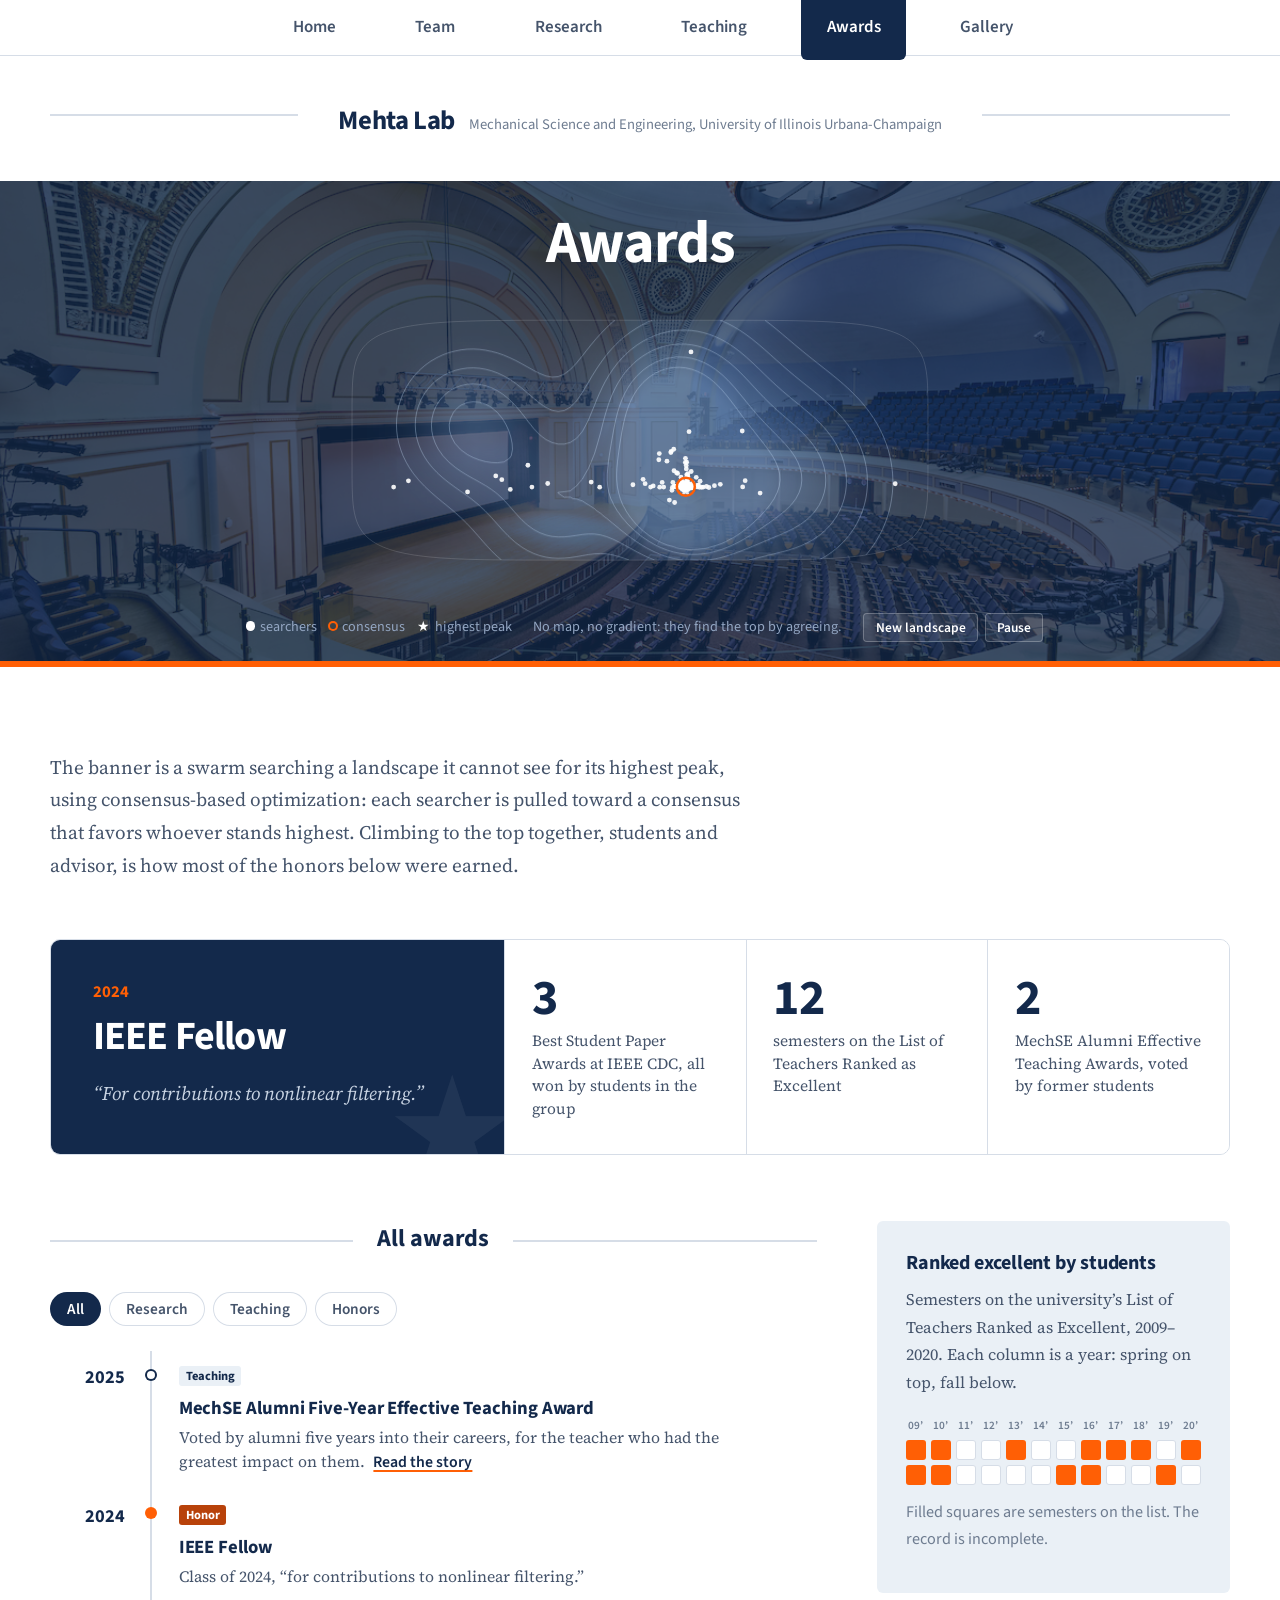
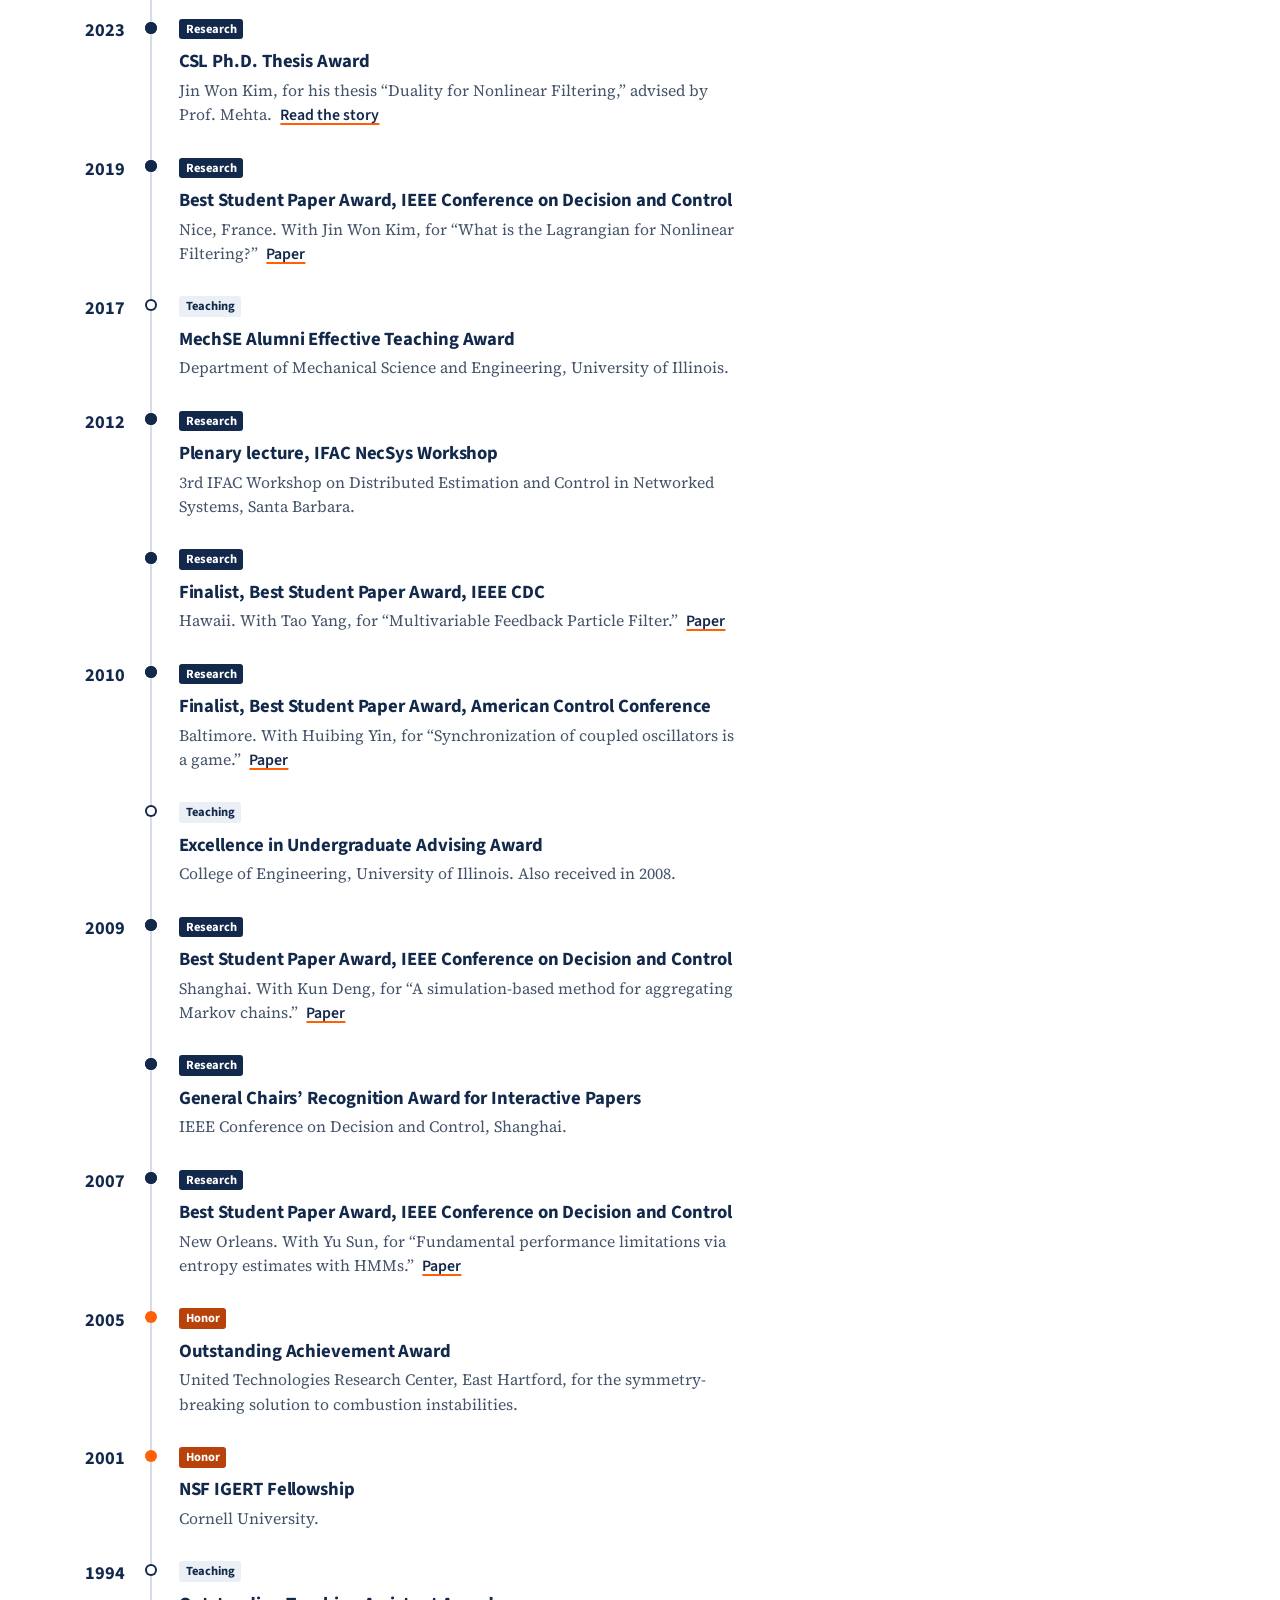
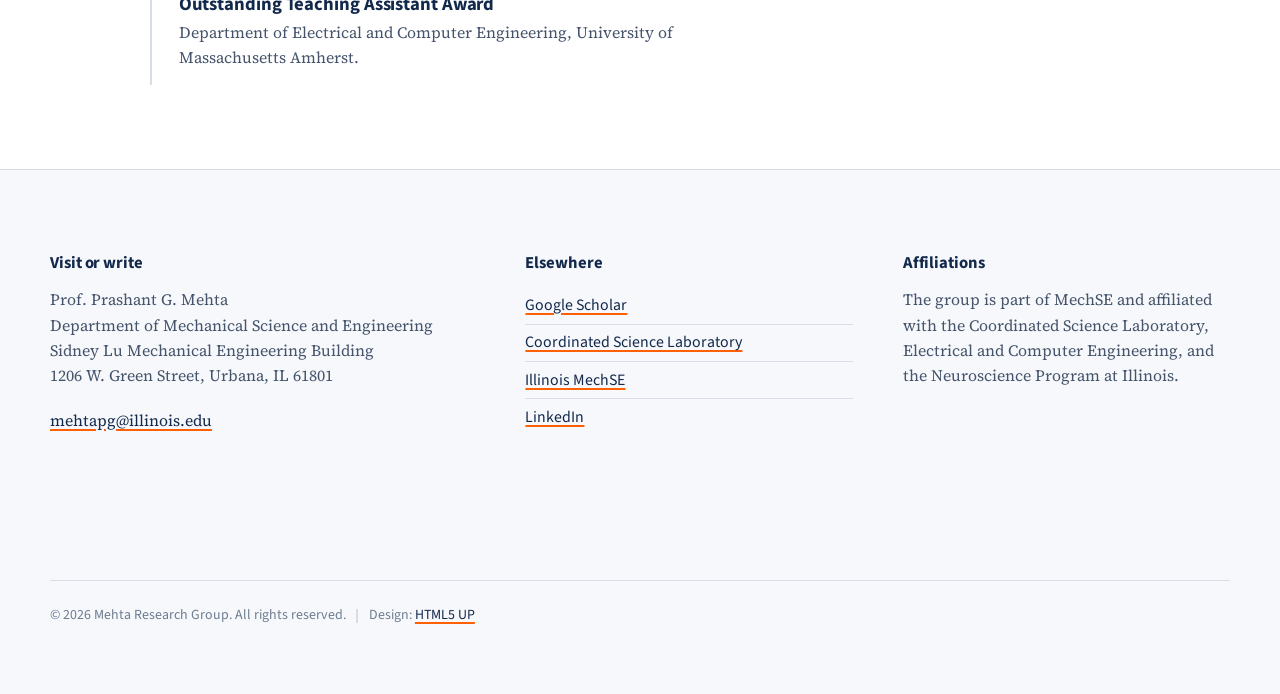
==== commit a6f69df6: "Restructure research page, embed talks, update menus and awards" ====
--- a/awards.html
+++ b/awards.html
@@ -38,9 +38,9 @@
 					<li>
 						<a href="research.html">Research</a>
 						<ul>
-							<li><a href="research.html#rl-hmm">Reinforcement Learning &amp; HMMs</a></li>
-							<li><a href="research.html#filtering">Particle &amp; Nonlinear Filtering</a></li>
-							<li><a href="research.html#kalman">Kalman Filtering &amp; Stochastic Control</a></li>
+							<li><a href="research.html#transformers">Mathematics of Transformers</a></li>
+							<li><a href="research.html#filtering">Nonlinear Filtering</a></li>
+							<li><a href="research.html#neuroscience">Neuroscience</a></li>
 							<li><a href="research.html#soft-robotics">Past Projects</a></li>
 						</ul>
 					</li>
@@ -126,6 +126,14 @@
 										<span class="award-tag tag-honors">Honor</span>
 										<h4>IEEE Fellow</h4>
 										<p>Class of 2024, &ldquo;for contributions to nonlinear filtering.&rdquo;</p>
+									</div>
+								</li>
+								<li class="award" data-cat="research">
+									<span class="award-year">2023</span>
+									<div class="award-body">
+										<span class="award-tag tag-research">Research</span>
+										<h4>CSL Ph.D. Thesis Award</h4>
+										<p>Jin Won Kim, for his thesis &ldquo;Duality for Nonlinear Filtering,&rdquo; advised by Prof. Mehta. <a href="https://mechse.illinois.edu/news/60751">Read the story</a></p>
 									</div>
 								</li>
 								<li class="award" data-cat="research">
--- a/assets/css/mehta.css
+++ b/assets/css/mehta.css
@@ -1922,41 +1922,68 @@
 }
 .g-event { margin: 0; }
 
-
-/* Quote in the banner: serif quote, small attribution underneath */
-.fpf-hero .hero-quote {
-	font-family: var(--serif);
-	font-weight: 400;
-	font-style: italic;
-	line-height: 1.25;
-	letter-spacing: 0;
-	font-size: calc(var(--box-w, 800px) * 0.05);
-}
-
-	.fpf-hero .hero-quote q { display: block; quotes: "\201C" "\201D"; }
-
-	/* oversized orange opening quote mark, hanging just outside the text */
-	.fpf-hero .hero-quote q::before {
-		content: open-quote;
-		color: var(--orange);
-		font-style: normal;
-		margin-left: -0.45em;
-		padding-right: 0.05em;
-	}
-
-	.fpf-hero .hero-quote cite {
-		display: block;
-		margin-top: 0.8em;
-		font-family: var(--sans);
-		font-style: normal;
-		font-weight: 600;
-		font-size: 0.42em;
-		letter-spacing: 0.02em;
-		color: #C9D4E3;
-	}
-
-		.fpf-hero .hero-quote cite i { font-style: italic; font-weight: 400; }
-
-@media screen and (max-width: 736px) {
-	.fpf-hero .hero-quote { font-size: calc(var(--box-w, 320px) * 0.085); }
-}+/* Research: two strands inside one tab (Nonlinear Filtering: Theory / Algorithms) */
+.substrand {
+	margin-top: 2.5em;
+	padding-top: 2em;
+	border-top: 2px solid var(--rule);
+}
+
+	.substrand-head { margin-bottom: 1.25em; }
+
+	.substrand-kicker {
+		display: inline-block;
+		font-family: var(--sans);
+		font-weight: 700;
+		font-size: 0.8em;
+		color: var(--white);
+		background: var(--ink);
+		border-radius: 3px;
+		padding: 0.1em 0.6em;
+		margin: 0 0 0.5em 0;
+	}
+
+	.substrand-kicker.alt { background: var(--orange-text); }
+
+	.substrand-head h4 { font-size: 1.35em; margin: 0 0 0.2em 0; color: var(--ink); }
+
+	.substrand-lead { font-family: var(--sans); color: var(--muted); margin: 0; }
+
+.pubs .pub-title { font-family: var(--sans); font-weight: 600; line-height: 1.35; color: var(--ink); }
+
+/* Research: talks and videos inside a project tab */
+.talk-grid {
+	display: grid;
+	grid-template-columns: repeat(auto-fill, minmax(min(100%, 19em), 1fr));
+	gap: 1.5em;
+	margin: 0 0 1em 0;
+}
+
+	.talk { margin: 0; }
+	.talk .video-frame { margin-bottom: 0.6em; }
+
+	.talk figcaption {
+		font-size: 0.88em;
+		line-height: 1.45;
+		color: var(--muted);
+	}
+
+		.talk figcaption strong { display: block; font-family: var(--sans); color: var(--ink); }
+
+.slides-list { list-style: none; padding: 0; margin: 0 0 1.75em 0; font-size: 0.93em; }
+
+	.slides-list li { padding: 0.35em 0 0.35em 1.2em; position: relative; }
+
+	.slides-list li:before {
+		content: "";
+		position: absolute;
+		left: 0;
+		top: 0.95em;
+		width: 6px;
+		height: 6px;
+		border-radius: 50%;
+		background: var(--orange);
+	}
+
+	.slides-list a { font-family: var(--sans); font-weight: 600; }
+	.slides-list span { font-family: var(--sans); font-weight: 600; color: var(--ink); }
